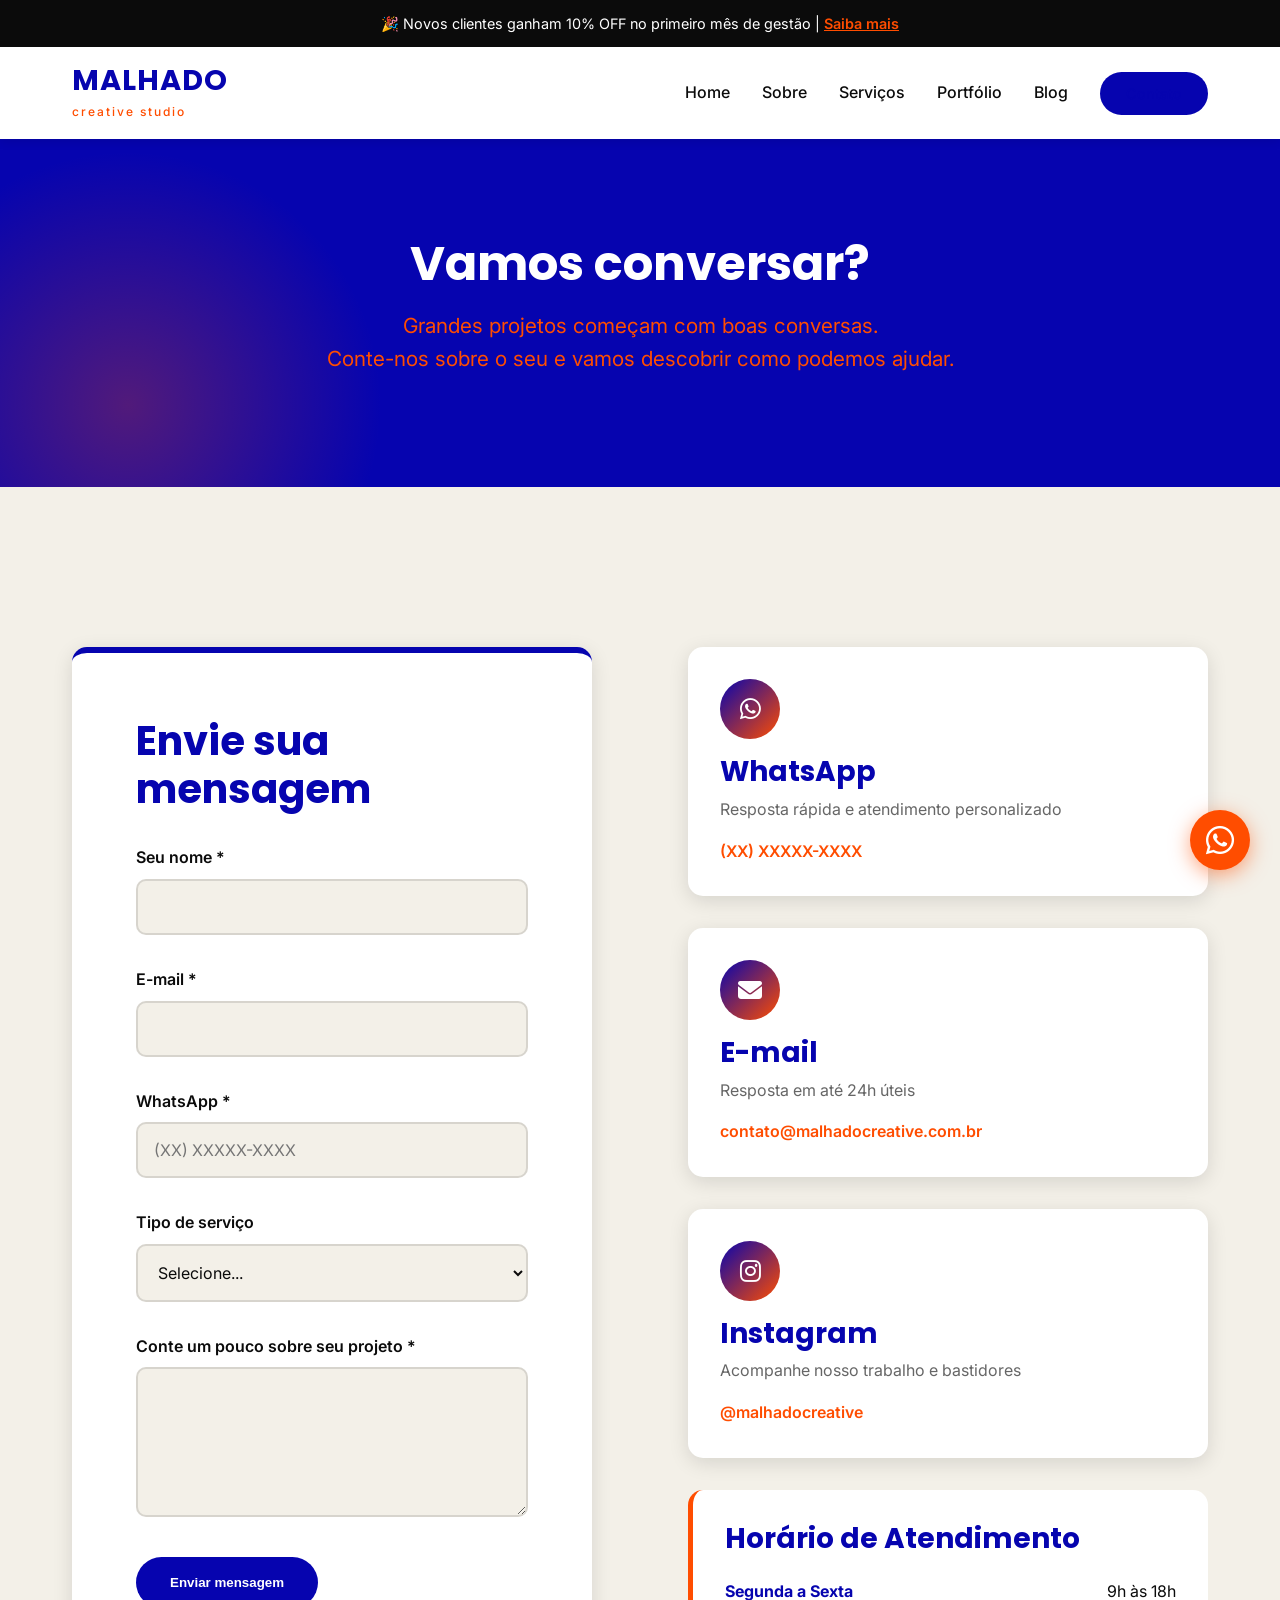
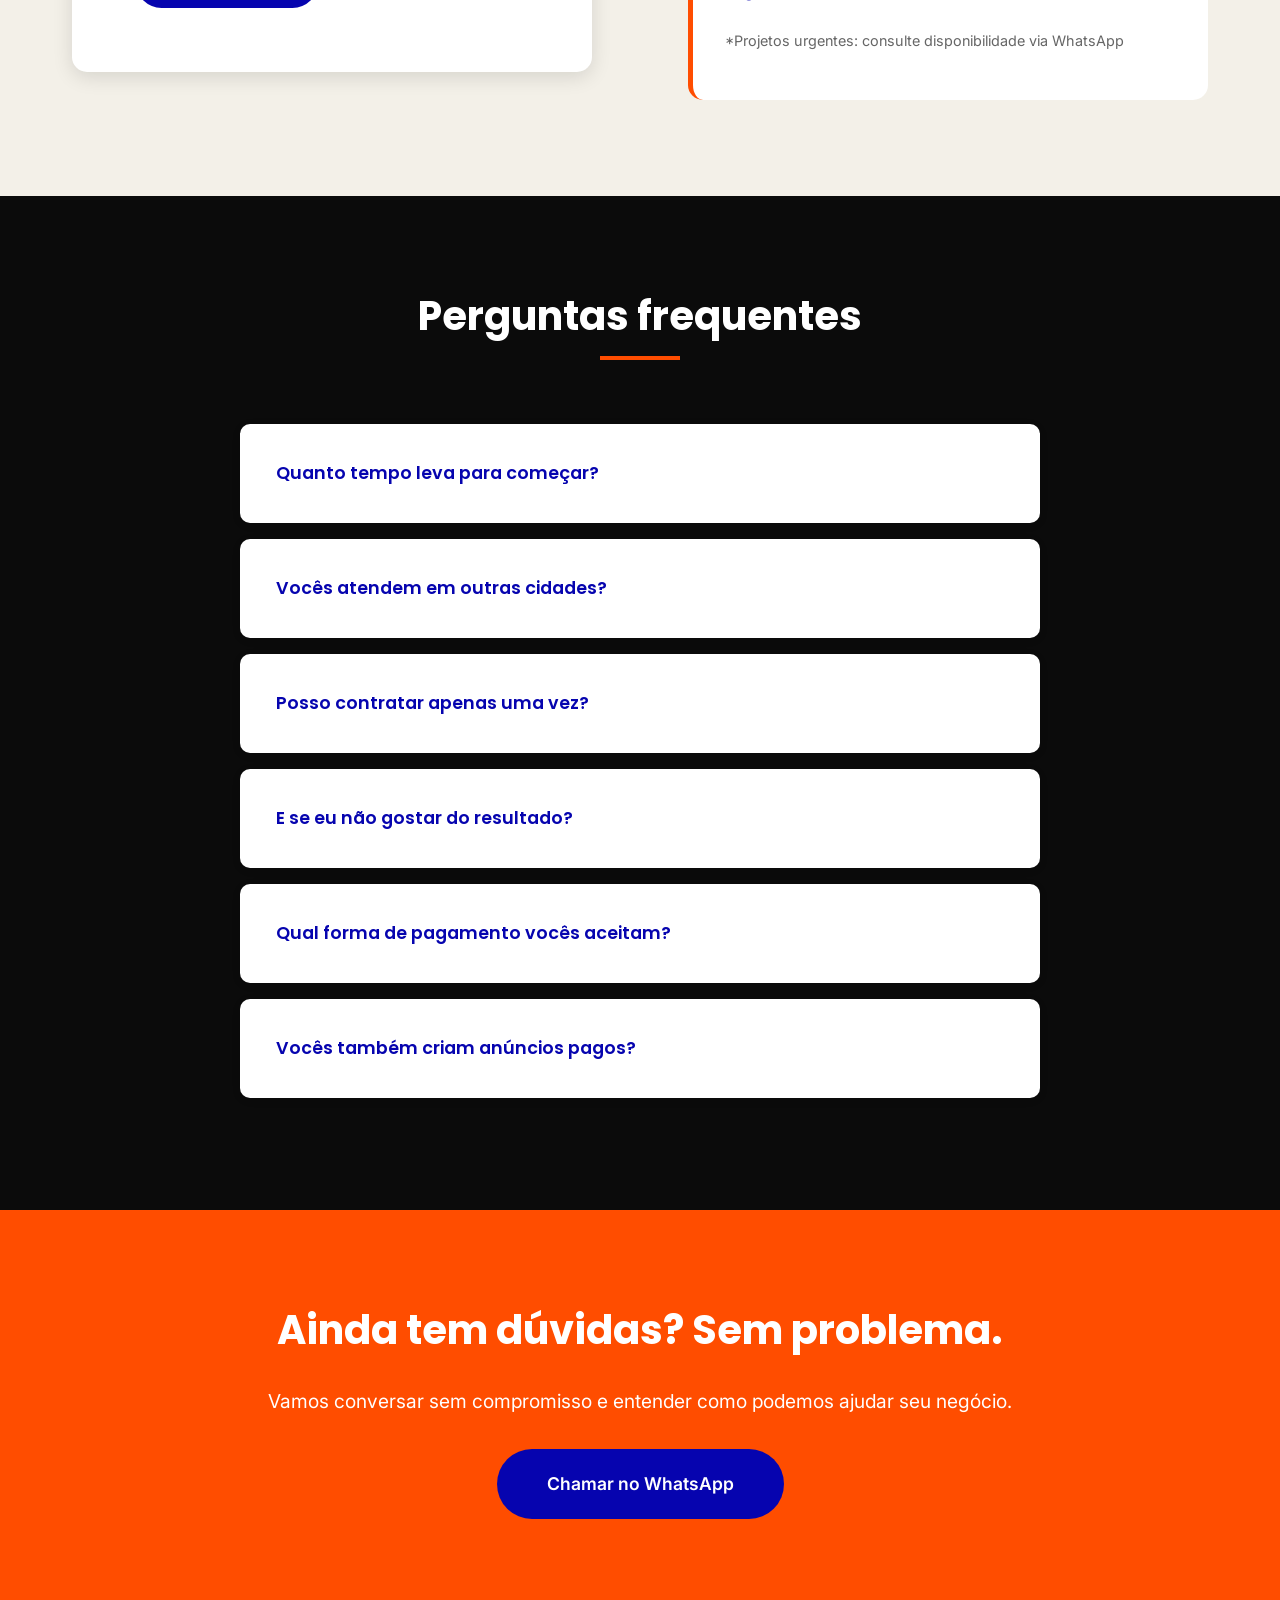
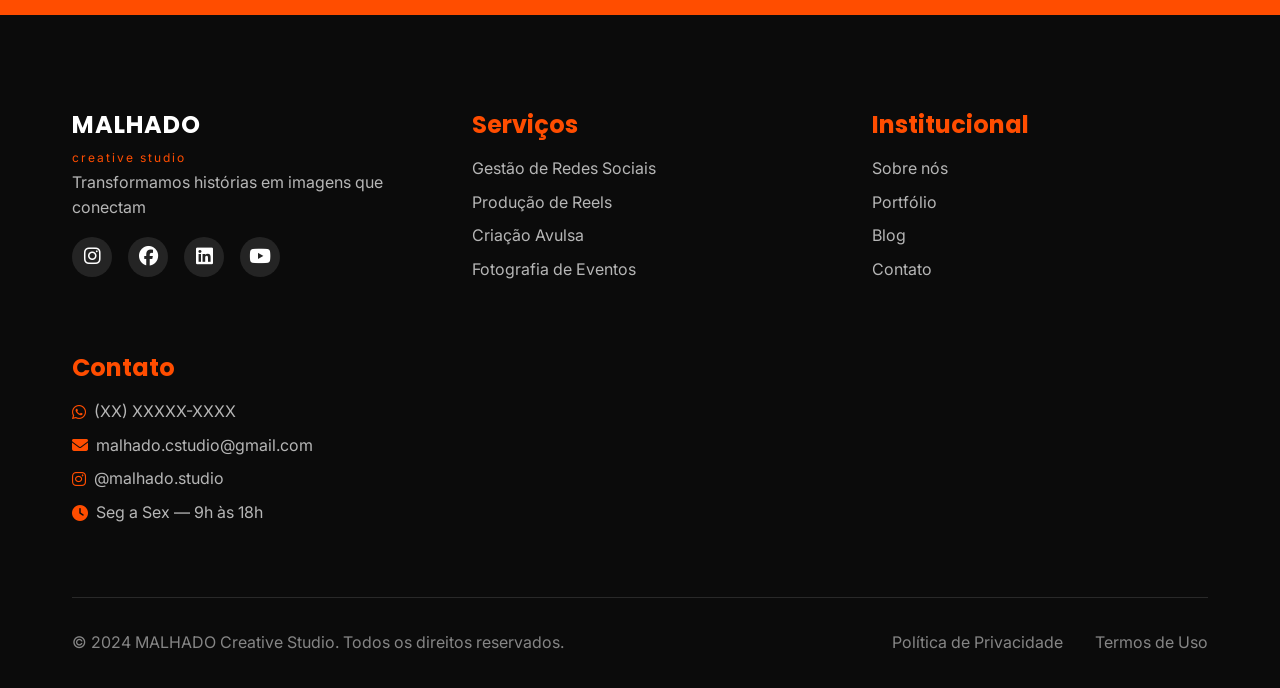
==== contato.html @ 30b8d672 "Add files via upload" ====
<!DOCTYPE html>
<html lang="pt-BR">
<head>

    <link rel="stylesheet" href="style.css">

    <meta charset="UTF-8">
    <meta name="viewport" content="width=device-width, initial-scale=1.0">
    <meta name="description" content="Entre em contato com a MALHADO Creative Studio. Vamos conversar sobre como podemos ajudar sua marca a crescer.">
    <title>Contato - MALHADO Creative Studio</title>

    <link rel="preconnect" href="https://fonts.googleapis.com">
    <link rel="preconnect" href="https://fonts.gstatic.com" crossorigin>
    <link href="https://fonts.googleapis.com/css2?family=Poppins:wght@400;600;700&family=Inter:wght@400;500;600&display=swap" rel="stylesheet">
    <link rel="stylesheet" href="https://cdnjs.cloudflare.com/ajax/libs/font-awesome/6.4.0/css/all.min.css">
    <link rel="stylesheet" href="css/style.css">
    <link rel="icon" type="image/png" href="images/favicon.png">
</head>
<body>

<div class="top-bar">
    <div class="container">
        <p>🎉 Novos clientes ganham 10% OFF no primeiro mês de gestão | <a href="contato.html">Saiba mais</a></p>
    </div>
</div>

<header class="header">
    <div class="container">
        <nav class="navbar">
            <div class="logo">
                <a href="index.html">
                    <h1>MALHADO</h1>
                    <span>creative studio</span>
                </a>
            </div>

            <ul class="nav-menu">
                <li><a href="index.html">Home</a></li>
                <li><a href="sobre.html">Sobre</a></li>
                <li><a href="servicos.html">Serviços</a></li>
                <li><a href="portfolio.html">Portfólio</a></li>
                <li><a href="blog.html">Blog</a></li>
                <li><a href="contato.html" class="btn-primary-small active">Contato</a></li>
            </ul>

            <div class="hamburger">
                <span></span><span></span><span></span>
            </div>
        </nav>
    </div>
</header>

<!-- ========== 1. PAGE HERO — KLEIN ========== -->
<section class="page-hero">
    <div class="container">
        <h1>Vamos conversar?</h1>
        <p>Grandes projetos começam com boas conversas.<br>Conte-nos sobre o seu e vamos descobrir como podemos ajudar.</p>
    </div>
</section>

<!-- ========== 2. FORMULÁRIO — CREME ========== -->
<section class="section-padding bg-creme">
    <div class="container">
        <div class="contact-section">
            <div class="contact-form-wrapper">
                <div class="contact-form">
                    <h2>Envie sua mensagem</h2>
                    <form id="contactForm">
                        <div class="form-group">
                            <label for="name">Seu nome *</label>
                            <input type="text" id="name" name="name" required>
                        </div>

                        <div class="form-group">
                            <label for="email">E-mail *</label>
                            <input type="email" id="email" name="email" required>
                        </div>

                        <div class="form-group">
                            <label for="phone">WhatsApp *</label>
                            <input type="tel" id="phone" name="phone" placeholder="(XX) XXXXX-XXXX" required>
                        </div>

                        <div class="form-group">
                            <label for="serviceType">Tipo de serviço</label>
                            <select id="serviceType" name="serviceType">
                                <option value="">Selecione...</option>
                                <option value="essencial">Gestão de Redes - Plano Essencial</option>
                                <option value="completo">Gestão de Redes - Plano Completo</option>
                                <option value="reels-5">Produção de Reels - 5 vídeos</option>
                                <option value="reels-10">Produção de Reels - 10 vídeos</option>
                                <option value="criacao-avulsa">Criação Avulsa</option>
                                <option value="fotografia">Fotografia de Eventos</option>
                                <option value="outros">Não tenho certeza ainda</option>
                            </select>
                        </div>

                        <div class="form-group">
                            <label for="message">Conte um pouco sobre seu projeto *</label>
                            <textarea id="message" name="message" required></textarea>
                        </div>

                        <button type="submit" class="btn-primary">Enviar mensagem</button>
                    </form>
                </div>
            </div>

            <div class="contact-info-section">
                <div class="contact-card">
                    <div class="contact-card-icon"><i class="fab fa-whatsapp"></i></div>
                    <h3>WhatsApp</h3>
                    <p>Resposta rápida e atendimento personalizado</p>
                    <a href="https://wa.me/5511999999999" target="_blank">(XX) XXXXX-XXXX</a>
                </div>

                <div class="contact-card">
                    <div class="contact-card-icon"><i class="fas fa-envelope"></i></div>
                    <h3>E-mail</h3>
                    <p>Resposta em até 24h úteis</p>
                    <a href="mailto:contato@malhadocreative.com.br">contato@malhadocreative.com.br</a>
                </div>

                <div class="contact-card">
                    <div class="contact-card-icon"><i class="fab fa-instagram"></i></div>
                    <h3>Instagram</h3>
                    <p>Acompanhe nosso trabalho e bastidores</p>
                    <a href="https://instagram.com/malhadocreative" target="_blank">@malhadocreative</a>
                </div>

                <div class="business-hours">
                    <h3>Horário de Atendimento</h3>
                    <div class="hours-list">
                        <p><strong>Segunda a Sexta</strong> <span>9h às 18h</span></p>
                    </div>
                    <p style="margin-top: 1rem; font-size: 0.9rem; color: #666;">
                        *Projetos urgentes: consulte disponibilidade via WhatsApp
                    </p>
                </div>
            </div>
        </div>
    </div>
</section>

<!-- ========== 3. FAQ — TINTA ========== -->
<section class="section-padding bg-tinta">
    <div class="container">
        <div class="section-header">
            <h2>Perguntas frequentes</h2>
            <div class="divider"></div>
        </div>

        <div class="faq-section">
            <div class="faq-item">
                <button class="faq-question">
                    Quanto tempo leva para começar?
                    <span class="faq-icon">+</span>
                </button>
                <div class="faq-answer">
                    <div class="faq-answer-content">
                        <p>Após a aprovação da proposta, iniciamos o planejamento em até 48 horas. O primeiro conteúdo pode ser entregue em 5-7 dias úteis, dependendo do serviço contratado.</p>
                    </div>
                </div>
            </div>

            <div class="faq-item">
                <button class="faq-question">
                    Vocês atendem em outras cidades?
                    <span class="faq-icon">+</span>
                </button>
                <div class="faq-answer">
                    <div class="faq-answer-content">
                        <p>Sim! Para gestão de redes sociais trabalhamos 100% online com clientes de todo o Brasil. Para produção de Reels e fotografia de eventos, atendemos presencialmente em [Sua Cidade] e região. Consulte-nos sobre outras localidades.</p>
                    </div>
                </div>
            </div>

            <div class="faq-item">
                <button class="faq-question">
                    Posso contratar apenas uma vez?
                    <span class="faq-icon">+</span>
                </button>
                <div class="faq-answer">
                    <div class="faq-answer-content">
                        <p>Sim! Oferecemos tanto serviços avulsos (como pacotes de Reels e cobertura de eventos) quanto planos mensais recorrentes (gestão de redes sociais). Você escolhe o que faz mais sentido para seu momento.</p>
                    </div>
                </div>
            </div>

            <div class="faq-item">
                <button class="faq-question">
                    E se eu não gostar do resultado?
                    <span class="faq-icon">+</span>
                </button>
                <div class="faq-answer">
                    <div class="faq-answer-content">
                        <p>Trabalhamos com rodadas de revisão incluídas em todos os projetos. Seu feedback é essencial e fazemos ajustes até você aprovar. Nossa prioridade é sua satisfação com o resultado final.</p>
                    </div>
                </div>
            </div>

            <div class="faq-item">
                <button class="faq-question">
                    Qual forma de pagamento vocês aceitam?
                    <span class="faq-icon">+</span>
                </button>
                <div class="faq-answer">
                    <div class="faq-answer-content">
                        <p>Aceitamos PIX, transferência bancária, cartão de crédito (parcelado em até 12x para alguns serviços) e boleto bancário. Para planos mensais, oferecemos desconto no pagamento anual à vista.</p>
                    </div>
                </div>
            </div>

            <div class="faq-item">
                <button class="faq-question">
                    Vocês também criam anúncios pagos?
                    <span class="faq-icon">+</span>
                </button>
                <div class="faq-answer">
                    <div class="faq-answer-content">
                        <p>Sim! Além da gestão orgânica, criamos e gerenciamos campanhas de anúncios no Instagram, Facebook e Google. Entre em contato para uma proposta personalizada de tráfego pago.</p>
                    </div>
                </div>
            </div>
        </div>
    </div>
</section>

<!-- ========== 4. CTA — CENOURA ========== -->
<section class="cta-section section-padding bg-cenoura">
    <div class="container">
        <div class="cta-content">
            <h2>Ainda tem dúvidas? Sem problema.</h2>
            <p>Vamos conversar sem compromisso e entender como podemos ajudar seu negócio.</p>
            <a href="https://wa.me/5511999999999" class="btn-primary-large" target="_blank">Chamar no WhatsApp</a>
        </div>
    </div>
</section>

<!-- ========== FOOTER ========== -->
<footer class="footer">
    <div class="container">
        <div class="footer-content">
            <div class="footer-column">
                <div class="footer-logo">
                    <h3>MALHADO</h3>
                    <span>creative studio</span>
                </div>
                <p>Transformamos histórias em imagens que conectam</p>
                <div class="social-links">
                    <a href="#" target="_blank"><i class="fab fa-instagram"></i></a>
                    <a href="#" target="_blank"><i class="fab fa-facebook"></i></a>
                    <a href="#" target="_blank"><i class="fab fa-linkedin"></i></a>
                    <a href="#" target="_blank"><i class="fab fa-youtube"></i></a>
                </div>
            </div>

            <div class="footer-column">
                <h4>Serviços</h4>
                <ul>
                    <li><a href="servicos.html#gestao">Gestão de Redes Sociais</a></li>
                    <li><a href="servicos.html#reels">Produção de Reels</a></li>
                    <li><a href="servicos.html#criacao">Criação Avulsa</a></li>
                    <li><a href="servicos.html#fotografia">Fotografia de Eventos</a></li>
                </ul>
            </div>

            <div class="footer-column">
                <h4>Institucional</h4>
                <ul>
                    <li><a href="sobre.html">Sobre nós</a></li>
                    <li><a href="portfolio.html">Portfólio</a></li>
                    <li><a href="blog.html">Blog</a></li>
                    <li><a href="contato.html">Contato</a></li>
                </ul>
            </div>

            <div class="footer-column">
                <h4>Contato</h4>
                <ul class="contact-info">
                    <li><i class="fab fa-whatsapp"></i> (XX) XXXXX-XXXX</li>
                    <li><i class="fas fa-envelope"></i> malhado.cstudio@gmail.com</li>
                    <li><i class="fab fa-instagram"></i> @malhado.studio</li>
                    <li><i class="fas fa-clock"></i> Seg a Sex — 9h às 18h</li>
                </ul>
            </div>
        </div>

        <div class="footer-bottom">
            <p>&copy; 2024 MALHADO Creative Studio. Todos os direitos reservados.</p>
            <div class="footer-links">
                <a href="#">Política de Privacidade</a>
                <a href="#">Termos de Uso</a>
            </div>
        </div>
    </div>
</footer>

<a href="https://wa.me/5511999999999" class="whatsapp-float" target="_blank">
    <i class="fab fa-whatsapp"></i>
</a>

<script src="js/script.js"></script>

<script src="script.js"></script>

</body>
</html>
---- style.css ----
/* ==========================================
   RESET E VARIÁVEIS
   ========================================== */

* {
    margin: 0;
    padding: 0;
    box-sizing: border-box;
}

:root {
    /* ===== PALETA MALHADO ===== */
    --klein: #0604AF;        /* CAMPO - Azul */
    --cenoura: #FF4D00;      /* SOCO - Laranja */
    --creme: #F3F0E8;        /* PAPEL - Bege */
    --tinta: #0B0B0B;        /* RARO - Preto */
    --white-color: #FFFFFF;
    --gray-color: #666666;

    /* Aliases (compatibilidade) */
    --primary-color: #0604AF;
    --secondary-color: #FF4D00;
    --dark-color: #0B0B0B;
    --light-color: #F3F0E8;
    --gold-color: #FF4D00;

    /* Tipografia */
    --font-primary: 'Poppins', sans-serif;
    --font-secondary: 'Inter', sans-serif;

    /* Espaçamentos */
    --spacing-xs: 0.5rem;
    --spacing-sm: 1rem;
    --spacing-md: 2rem;
    --spacing-lg: 4rem;
    --spacing-xl: 6rem;

    /* Transições */
    --transition: all 0.3s ease;
}

html {
    scroll-behavior: smooth;
}

body {
    font-family: var(--font-secondary);
    color: var(--tinta);
    background: var(--creme);
    line-height: 1.6;
    overflow-x: hidden;
}

.container {
    max-width: 1200px;
    margin: 0 auto;
    padding: 0 var(--spacing-md);
}

img {
    max-width: 100%;
    display: block;
}

a {
    text-decoration: none;
    color: inherit;
    transition: var(--transition);
}

ul {
    list-style: none;
}

/* ==========================================
   TIPOGRAFIA
   ========================================== */

h1, h2, h3, h4, h5, h6 {
    font-family: var(--font-primary);
    font-weight: 700;
    line-height: 1.2;
    margin-bottom: var(--spacing-sm);
}

h1 { font-size: 3rem; }
h2 { font-size: 2.5rem; }
h3 { font-size: 1.75rem; }
h4 { font-size: 1.5rem; }

p {
    margin-bottom: var(--spacing-sm);
}

/* ==========================================
   ⭐ SISTEMA DE FUNDOS ALTERNADOS ⭐
   ========================================== */

/* ---------- 1) FUNDO KLEIN (AZUL) ---------- */
.bg-klein {
    background: var(--klein);
    color: var(--white-color);
}

.bg-klein h1,
.bg-klein h2,
.bg-klein h3,
.bg-klein h4,
.bg-klein p,
.bg-klein li,
.bg-klein span,
.bg-klein strong,
.bg-klein a {
    color: var(--white-color);
}

.bg-klein .divider {
    background: var(--cenoura);
}

.bg-klein .service-link,
.bg-klein .portfolio-link,
.bg-klein .blog-link {
    color: var(--cenoura);
}

.bg-klein .service-link:hover,
.bg-klein .portfolio-link:hover,
.bg-klein .blog-link:hover {
    color: var(--white-color);
}

/* ---------- 2) FUNDO CREME ---------- */
.bg-creme {
    background: var(--creme);
    color: var(--tinta);
}

.bg-creme h1,
.bg-creme h2,
.bg-creme h3,
.bg-creme h4 {
    color: var(--klein);
}

.bg-creme p,
.bg-creme li {
    color: var(--tinta);
}

.bg-creme .divider {
    background: var(--cenoura);
}

.bg-creme strong {
    color: var(--klein);
}

.bg-creme .service-link,
.bg-creme .portfolio-link,
.bg-creme .blog-link {
    color: var(--klein);
}

.bg-creme .service-link:hover,
.bg-creme .portfolio-link:hover,
.bg-creme .blog-link:hover {
    color: var(--cenoura);
}

/* ---------- 3) FUNDO TINTA (PRETO) ---------- */
.bg-tinta {
    background: var(--tinta);
    color: var(--white-color);
}

.bg-tinta h1,
.bg-tinta h2,
.bg-tinta h3,
.bg-tinta h4,
.bg-tinta p,
.bg-tinta li,
.bg-tinta span {
    color: var(--white-color);
}

.bg-tinta .divider {
    background: var(--cenoura);
}

.bg-tinta strong {
    color: var(--cenoura);
}

.bg-tinta .service-link,
.bg-tinta .portfolio-link,
.bg-tinta .blog-link {
    color: var(--cenoura);
}

/* ---------- 4) FUNDO CENOURA (LARANJA) ---------- */
.bg-cenoura {
    background: var(--cenoura);
    color: var(--white-color);
}

.bg-cenoura h1,
.bg-cenoura h2,
.bg-cenoura h3,
.bg-cenoura h4,
.bg-cenoura p,
.bg-cenoura li,
.bg-cenoura span,
.bg-cenoura strong,
.bg-cenoura a {
    color: var(--white-color);
}

.bg-cenoura .divider {
    background: var(--white-color);
}

.bg-cenoura .service-link,
.bg-cenoura .portfolio-link,
.bg-cenoura .blog-link {
    color: var(--tinta);
}

.bg-cenoura .service-link:hover,
.bg-cenoura .portfolio-link:hover,
.bg-cenoura .blog-link:hover {
    color: var(--white-color);
}

/* ---------- COMPATIBILIDADE (classes antigas) ---------- */
.bg-light  { background: var(--creme); color: var(--tinta); }
.bg-dark   { background: var(--tinta); color: var(--white-color); }
.bg-gradient {
    background: linear-gradient(135deg, var(--klein) 0%, var(--cenoura) 100%);
    color: var(--white-color);
}

/* ==========================================
   ⭐ CARDS ADAPTATIVOS POR FUNDO ⭐
   ========================================== */

/* Cards em fundo KLEIN → card branco */
.bg-klein .service-card,
.bg-klein .culture-card,
.bg-klein .timeline-content,
.bg-klein .testimonial-content,
.bg-klein .type-category,
.bg-klein .plan-card,
.bg-klein .portfolio-item,
.bg-klein .blog-card,
.bg-klein .contact-card,
.bg-klein .faq-item {
    background: var(--white-color);
}

.bg-klein .service-card h3,
.bg-klein .culture-card h3,
.bg-klein .timeline-content h3,
.bg-klein .type-category h4,
.bg-klein .portfolio-content h3,
.bg-klein .blog-content h3,
.bg-klein .contact-card h3,
.bg-klein .faq-question {
    color: var(--klein);
}

.bg-klein .service-card p,
.bg-klein .culture-card p,
.bg-klein .timeline-content p,
.bg-klein .portfolio-content p,
.bg-klein .blog-content p,
.bg-klein .contact-card p,
.bg-klein .faq-answer-content p,
.bg-klein .service-description,
.bg-klein .testimonial-text {
    color: var(--gray-color);
}

/* Cards em fundo CREME → card branco */
.bg-creme .service-card,
.bg-creme .culture-card,
.bg-creme .timeline-content,
.bg-creme .testimonial-content,
.bg-creme .type-category,
.bg-creme .plan-card,
.bg-creme .portfolio-item,
.bg-creme .blog-card,
.bg-creme .contact-card,
.bg-creme .faq-item,
.bg-creme .contact-form {
    background: var(--white-color);
}

/* Cards em fundo TINTA → card branco */
.bg-tinta .service-card,
.bg-tinta .culture-card,
.bg-tinta .timeline-content,
.bg-tinta .testimonial-content,
.bg-tinta .type-category,
.bg-tinta .plan-card,
.bg-tinta .portfolio-item,
.bg-tinta .blog-card,
.bg-tinta .contact-card,
.bg-tinta .faq-item {
    background: var(--white-color);
}

.bg-tinta .service-card h3,
.bg-tinta .culture-card h3,
.bg-tinta .timeline-content h3,
.bg-tinta .type-category h4,
.bg-tinta .portfolio-content h3,
.bg-tinta .blog-content h3,
.bg-tinta .contact-card h3,
.bg-tinta .faq-question {
    color: var(--klein);
}

.bg-tinta .service-card p,
.bg-tinta .culture-card p,
.bg-tinta .timeline-content p,
.bg-tinta .portfolio-content p,
.bg-tinta .blog-content p,
.bg-tinta .contact-card p,
.bg-tinta .faq-answer-content p,
.bg-tinta .service-description,
.bg-tinta .testimonial-text,
.bg-tinta .portfolio-description,
.bg-tinta .blog-excerpt,
.bg-tinta .portfolio-meta {
    color: var(--gray-color);
}

.bg-tinta .plan-ideal,
.bg-tinta .plan-ideal strong {
    color: var(--tinta);
}

/* Cards em fundo CENOURA → card CREME */
.bg-cenoura .service-card,
.bg-cenoura .culture-card,
.bg-cenoura .timeline-content,
.bg-cenoura .testimonial-content,
.bg-cenoura .type-category,
.bg-cenoura .plan-card,
.bg-cenoura .portfolio-item,
.bg-cenoura .blog-card,
.bg-cenoura .contact-card,
.bg-cenoura .faq-item {
    background: var(--creme);
}

.bg-cenoura .service-card h3,
.bg-cenoura .culture-card h3,
.bg-cenoura .timeline-content h3,
.bg-cenoura .type-category h4,
.bg-cenoura .portfolio-content h3,
.bg-cenoura .blog-content h3,
.bg-cenoura .contact-card h3,
.bg-cenoura .faq-question {
    color: var(--klein);
}

.bg-cenoura .service-card p,
.bg-cenoura .culture-card p,
.bg-cenoura .timeline-content p,
.bg-cenoura .portfolio-content p,
.bg-cenoura .blog-content p,
.bg-cenoura .contact-card p,
.bg-cenoura .faq-answer-content p,
.bg-cenoura .service-description,
.bg-cenoura .testimonial-text {
    color: var(--gray-color);
}

.bg-cenoura .service-card > p {
    color: var(--klein);
}

/* ==========================================
   BOTÕES
   ========================================== */

.btn-primary,
.btn-secondary,
.btn-primary-small,
.btn-primary-large {
    display: inline-block;
    padding: 1rem 2rem;
    border-radius: 50px;
    font-weight: 600;
    text-align: center;
    cursor: pointer;
    transition: var(--transition);
    border: 2px solid transparent;
}

.btn-primary,
.btn-primary-large {
    background: var(--klein);
    color: var(--white-color);
}

.btn-primary:hover,
.btn-primary-large:hover {
    background: var(--cenoura);
    border-color: var(--cenoura);
    color: var(--white-color);
    transform: translateY(-3px);
    box-shadow: 0 10px 30px rgba(255, 77, 0, 0.35);
}

.btn-secondary {
    background: transparent;
    border-color: var(--cenoura);
    color: var(--cenoura);
}

.btn-secondary:hover {
    background: var(--cenoura);
    color: var(--white-color);
    transform: translateY(-3px);
    box-shadow: 0 10px 30px rgba(255, 77, 0, 0.35);
}

.btn-primary-small {
    padding: 0.5rem 1.5rem;
    background: var(--klein);
    color: var(--white-color);
    font-size: 0.9rem;
}

.btn-primary-small:hover {
    background: var(--cenoura);
    color: var(--white-color);
}

.btn-primary-large {
    padding: 1.2rem 3rem;
    font-size: 1.1rem;
}

/* Botões dentro de fundos coloridos */
.bg-klein .btn-primary,
.bg-klein .btn-primary-large {
    background: var(--cenoura);
    color: var(--white-color);
}
.bg-klein .btn-primary:hover,
.bg-klein .btn-primary-large:hover {
    background: var(--white-color);
    border-color: var(--white-color);
    color: var(--klein);
}
.bg-klein .btn-secondary {
    border-color: var(--white-color);
    color: var(--white-color);
}
.bg-klein .btn-secondary:hover {
    background: var(--white-color);
    color: var(--klein);
}

.bg-cenoura .btn-primary,
.bg-cenoura .btn-primary-large {
    background: var(--klein);
    color: var(--white-color);
}
.bg-cenoura .btn-primary:hover,
.bg-cenoura .btn-primary-large:hover {
    background: var(--white-color);
    border-color: var(--white-color);
    color: var(--cenoura);
}
.bg-cenoura .btn-secondary {
    border-color: var(--white-color);
    color: var(--white-color);
}
.bg-cenoura .btn-secondary:hover {
    background: var(--white-color);
    color: var(--cenoura);
}

.bg-tinta .btn-primary,
.bg-tinta .btn-primary-large {
    background: var(--cenoura);
    color: var(--white-color);
}
.bg-tinta .btn-primary:hover,
.bg-tinta .btn-primary-large:hover {
    background: var(--white-color);
    border-color: var(--white-color);
    color: var(--tinta);
}
.bg-tinta .btn-secondary {
    border-color: var(--cenoura);
    color: var(--cenoura);
}
.bg-tinta .btn-secondary:hover {
    background: var(--cenoura);
    color: var(--white-color);
}

/* ==========================================
   BARRA DE NOTIFICAÇÃO
   ========================================== */

.top-bar {
    background: var(--tinta);
    color: var(--white-color);
    padding: 0.75rem 0;
    text-align: center;
    font-size: 0.9rem;
}

.top-bar p {
    margin: 0;
}

.top-bar a {
    color: var(--cenoura);
    font-weight: 600;
    text-decoration: underline;
}

.top-bar a:hover {
    color: var(--white-color);
}

/* ==========================================
   HEADER E NAVEGAÇÃO
   ========================================== */

.header {
    background: var(--white-color);
    box-shadow: 0 2px 10px rgba(11,11,11,0.08);
    position: sticky;
    top: 0;
    z-index: 1000;
}

.navbar {
    display: flex;
    justify-content: space-between;
    align-items: center;
    padding: 1rem 0;
}

.logo h1 {
    font-size: 1.8rem;
    margin: 0;
    color: var(--klein);
    letter-spacing: 1px;
}

.logo span {
    font-size: 0.75rem;
    color: var(--cenoura);
    font-weight: 500;
    letter-spacing: 2px;
    text-transform: lowercase;
}

.nav-menu {
    display: flex;
    gap: 2rem;
    align-items: center;
}

.nav-menu a {
    color: var(--tinta);
    font-weight: 500;
    position: relative;
}

.nav-menu a:not(.btn-primary-small):hover,
.nav-menu a.active {
    color: var(--klein);
}

.nav-menu a:not(.btn-primary-small)::after {
    content: '';
    position: absolute;
    bottom: -5px;
    left: 0;
    width: 0;
    height: 2px;
    background: var(--cenoura);
    transition: var(--transition);
}

.nav-menu a:not(.btn-primary-small):hover::after,
.nav-menu a.active::after {
    width: 100%;
}

/* Hamburger Menu */
.hamburger {
    display: none;
    flex-direction: column;
    cursor: pointer;
    gap: 4px;
}

.hamburger span {
    width: 25px;
    height: 3px;
    background: var(--klein);
    transition: var(--transition);
}

/* ==========================================
   HERO SECTION (FUNDO KLEIN)
   ========================================== */

.hero {
    position: relative;
    min-height: 100vh;
    display: flex;
    align-items: center;
    justify-content: center;
    background: var(--klein);
    color: var(--white-color);
    text-align: center;
    overflow: hidden;
}

.hero::before {
    content: '';
    position: absolute;
    top: -20%;
    right: -10%;
    width: 60vw;
    height: 60vw;
    background: radial-gradient(circle, rgba(255,77,0,0.35) 0%, transparent 70%);
    border-radius: 50%;
}

.hero-overlay {
    position: absolute;
    top: 0;
    left: 0;
    right: 0;
    bottom: 0;
    background: radial-gradient(circle at 50% 50%, transparent 0%, rgba(6,4,175,0.6) 100%);
}

.hero-content {
    position: relative;
    z-index: 2;
    max-width: 900px;
}

.hero-title {
    font-size: 4rem;
    margin-bottom: var(--spacing-sm);
    letter-spacing: 2px;
    color: var(--white-color);
}

.hero-subtitle {
    font-size: 1.8rem;
    font-weight: 600;
    margin-bottom: var(--spacing-md);
    color: var(--cenoura);
}

.hero-description {
    font-size: 1.2rem;
    margin-bottom: var(--spacing-lg);
    color: var(--white-color);
    opacity: 0.92;
    line-height: 1.8;
}

.hero-buttons {
    display: flex;
    gap: var(--spacing-md);
    justify-content: center;
    flex-wrap: wrap;
}

.hero .btn-primary {
    background: var(--cenoura);
    color: var(--white-color);
}
.hero .btn-primary:hover {
    background: var(--white-color);
    border-color: var(--white-color);
    color: var(--klein);
}
.hero .btn-secondary {
    border-color: var(--white-color);
    color: var(--white-color);
}
.hero .btn-secondary:hover {
    background: var(--white-color);
    color: var(--klein);
}

.scroll-indicator {
    position: absolute;
    bottom: 30px;
    left: 50%;
    transform: translateX(-50%);
    z-index: 3;
}

.scroll-indicator span {
    display: block;
    width: 2px;
    height: 40px;
    background: var(--cenoura);
    animation: scroll 2s infinite;
}

@keyframes scroll {
    0%   { opacity: 0; transform: translateY(0); }
    50%  { opacity: 1; }
    100% { opacity: 0; transform: translateY(20px); }
}

/* ==========================================
   ANIMAÇÕES
   ========================================== */

.animate-fade-in { animation: fadeIn 1s ease-in; }
.animate-fade-in-delay-1 { animation: fadeIn 1s ease-in 0.3s both; }
.animate-fade-in-delay-2 { animation: fadeIn 1s ease-in 0.6s both; }
.animate-fade-in-delay-3 { animation: fadeIn 1s ease-in 0.9s both; }

@keyframes fadeIn {
    from { opacity: 0; transform: translateY(30px); }
    to   { opacity: 1; transform: translateY(0); }
}

.fade-in-scroll {
    opacity: 0;
    transform: translateY(30px);
    transition: opacity 0.6s ease, transform 0.6s ease;
}

.fade-in-scroll.visible {
    opacity: 1;
    transform: translateY(0);
}

/* ==========================================
   SEÇÕES GERAIS
   ========================================== */

.section-padding {
    padding: var(--spacing-xl) 0;
}

.section-header {
    text-align: center;
    margin-bottom: var(--spacing-lg);
}

.section-header h2 {
    font-size: 2.5rem;
    margin-bottom: var(--spacing-sm);
}

.divider {
    width: 80px;
    height: 4px;
    background: var(--cenoura);
    margin: 0 auto;
}

/* ==========================================
   SERVICES PREVIEW
   ========================================== */

.services-grid {
    display: grid;
    grid-template-columns: repeat(auto-fit, minmax(280px, 1fr));
    gap: var(--spacing-md);
    margin-top: var(--spacing-lg);
}

.service-card {
    background: var(--white-color);
    padding: var(--spacing-md);
    border-radius: 15px;
    text-align: center;
    transition: var(--transition);
    box-shadow: 0 5px 20px rgba(11,11,11,0.08);
}

.service-card:hover {
    transform: translateY(-10px);
    box-shadow: 0 15px 40px rgba(6,4,175,0.25);
}

.service-icon {
    width: 80px;
    height: 80px;
    margin: 0 auto var(--spacing-sm);
    background: linear-gradient(135deg, var(--klein), var(--cenoura));
    border-radius: 50%;
    display: flex;
    align-items: center;
    justify-content: center;
    font-size: 2rem;
    color: var(--white-color);
}

.service-icon i { color: var(--white-color); }

.service-card h3 {
    font-size: 1.5rem;
    margin-bottom: var(--spacing-xs);
    color: var(--klein);
}

.service-card > p {
    font-weight: 600;
    color: var(--cenoura);
    margin-bottom: var(--spacing-sm);
}

.service-description {
    color: var(--gray-color);
    margin-bottom: var(--spacing-sm);
}

.service-link {
    color: var(--klein);
    font-weight: 600;
    display: inline-flex;
    align-items: center;
    gap: 0.5rem;
}

.service-link:hover {
    color: var(--cenoura);
    gap: 1rem;
}

/* ==========================================
   WHY US
   ========================================== */

.why-grid {
    display: grid;
    grid-template-columns: repeat(auto-fit, minmax(300px, 1fr));
    gap: var(--spacing-lg);
    margin-top: var(--spacing-lg);
}

.why-item {
    text-align: center;
}

.why-icon {
    width: 100px;
    height: 100px;
    margin: 0 auto var(--spacing-md);
    background: var(--white-color);
    border-radius: 50%;
    display: flex;
    align-items: center;
    justify-content: center;
    font-size: 2.5rem;
    color: var(--klein);
    box-shadow: 0 10px 30px rgba(11,11,11,0.15);
}

.bg-tinta .why-icon,
.bg-klein .why-icon {
    background: var(--white-color);
    color: var(--klein);
}

.bg-cenoura .why-icon {
    background: var(--white-color);
    color: var(--cenoura);
}

.why-item h3 {
    font-size: 1.5rem;
    margin-bottom: var(--spacing-sm);
}

/* ==========================================
   TIMELINE
   ========================================== */

.timeline {
    max-width: 800px;
    margin: var(--spacing-lg) auto 0;
    position: relative;
}

.timeline::before {
    content: '';
    position: absolute;
    left: 50%;
    transform: translateX(-50%);
    width: 4px;
    height: 100%;
    background: var(--klein);
}

.bg-cenoura .timeline::before,
.bg-klein .timeline::before,
.bg-tinta .timeline::before {
    background: var(--white-color);
}

.timeline-item {
    display: flex;
    align-items: center;
    margin-bottom: var(--spacing-lg);
    position: relative;
}

.timeline-item:nth-child(odd) {
    flex-direction: row-reverse;
    text-align: right;
}

.timeline-number {
    width: 60px;
    height: 60px;
    background: var(--klein);
    color: var(--white-color);
    border-radius: 50%;
    display: flex;
    align-items: center;
    justify-content: center;
    font-size: 1.5rem;
    font-weight: 700;
    flex-shrink: 0;
    z-index: 2;
    margin: 0 var(--spacing-md);
}

.bg-cenoura .timeline-number {
    background: var(--white-color);
    color: var(--cenoura);
}

.bg-klein .timeline-number,
.bg-tinta .timeline-number {
    background: var(--cenoura);
    color: var(--white-color);
}

.timeline-content {
    flex: 1;
    background: var(--white-color);
    padding: var(--spacing-md);
    border-radius: 10px;
    box-shadow: 0 5px 20px rgba(11,11,11,0.12);
}

.timeline-content h3 {
    color: var(--klein);
    margin-bottom: var(--spacing-xs);
}

.timeline-content p {
    color: var(--gray-color);
    margin: 0;
}

/* ==========================================
   ESTATÍSTICAS
   ========================================== */

.stats-grid {
    display: grid;
    grid-template-columns: repeat(auto-fit, minmax(250px, 1fr));
    gap: var(--spacing-lg);
    text-align: center;
}

.stat-item {
    padding: var(--spacing-md);
}

.stat-number {
    font-size: 4rem;
    font-weight: 700;
    color: var(--cenoura);
    margin-bottom: var(--spacing-xs);
    font-family: var(--font-primary);
}

.stat-number::after { content: '+'; }

.bg-cenoura .stat-number { color: var(--white-color); }
.bg-creme .stat-number   { color: var(--klein); }

.stat-label {
    font-size: 1.3rem;
    font-weight: 600;
    margin-bottom: var(--spacing-xs);
}

.stat-item p { margin: 0; }

.bg-klein .stat-item p,
.bg-tinta .stat-item p,
.bg-cenoura .stat-item p {
    color: rgba(255,255,255,0.8);
}

.bg-creme .stat-item p { color: var(--gray-color); }

/* ==========================================
   DEPOIMENTOS
   ========================================== */

.testimonials-slider {
    max-width: 800px;
    margin: var(--spacing-lg) auto 0;
    position: relative;
    min-height: 320px;
}

.testimonial-card {
    position: absolute;
    width: 100%;
    opacity: 0;
    transition: opacity 0.5s ease;
    pointer-events: none;
}

.testimonial-card.active {
    opacity: 1;
    pointer-events: auto;
}

.testimonial-content {
    background: var(--white-color);
    padding: var(--spacing-lg);
    border-radius: 15px;
    box-shadow: 0 10px 40px rgba(11,11,11,0.12);
    text-align: center;
}

.quote-icon {
    font-size: 3rem;
    color: var(--cenoura);
    opacity: 0.5;
    margin-bottom: var(--spacing-sm);
}

.testimonial-text {
    font-size: 1.2rem;
    font-style: italic;
    color: var(--gray-color);
    margin-bottom: var(--spacing-md);
    line-height: 1.8;
}

.testimonial-author h4 {
    color: var(--klein);
    margin-bottom: 0.25rem;
}

.testimonial-author p {
    color: var(--cenoura);
    font-size: 0.9rem;
    margin: 0;
}

.slider-controls {
    display: flex;
    justify-content: center;
    gap: var(--spacing-sm);
    margin-top: var(--spacing-md);
}

.slider-btn {
    width: 50px;
    height: 50px;
    background: var(--klein);
    color: var(--white-color);
    border: none;
    border-radius: 50%;
    cursor: pointer;
    transition: var(--transition);
    display: flex;
    align-items: center;
    justify-content: center;
}

.slider-btn:hover {
    background: var(--cenoura);
    transform: scale(1.1);
}

.bg-klein .slider-btn,
.bg-tinta .slider-btn {
    background: var(--cenoura);
}
.bg-klein .slider-btn:hover,
.bg-tinta .slider-btn:hover {
    background: var(--white-color);
    color: var(--klein);
}

.bg-cenoura .slider-btn {
    background: var(--white-color);
    color: var(--cenoura);
}
.bg-cenoura .slider-btn:hover {
    background: var(--klein);
    color: var(--white-color);
}

/* ==========================================
   CTA SECTION
   ========================================== */

.cta-section { text-align: center; }

.cta-content h2 {
    font-size: 2.5rem;
    margin-bottom: var(--spacing-md);
}

.cta-content p {
    font-size: 1.2rem;
    margin-bottom: var(--spacing-md);
}

/* ==========================================
   FOOTER (TINTA)
   ========================================== */

.footer {
    background: var(--tinta);
    color: var(--white-color);
    padding: var(--spacing-xl) 0 var(--spacing-md);
}

.footer-content {
    display: grid;
    grid-template-columns: repeat(auto-fit, minmax(250px, 1fr));
    gap: var(--spacing-lg);
    margin-bottom: var(--spacing-lg);
}

.footer-logo h3 {
    font-size: 1.5rem;
    margin-bottom: 0.25rem;
    color: var(--white-color);
    letter-spacing: 1px;
}

.footer-logo span {
    font-size: 0.75rem;
    color: var(--cenoura);
    letter-spacing: 2px;
}

.footer-column > p { color: rgba(255,255,255,0.7); }

.footer-column h4 {
    color: var(--cenoura);
    margin-bottom: var(--spacing-sm);
}

.footer-column ul li { margin-bottom: 0.5rem; }

.footer-column ul li a { color: rgba(255,255,255,0.7); }

.footer-column ul li a:hover { color: var(--cenoura); }

.contact-info li {
    display: flex;
    align-items: center;
    gap: 0.5rem;
    color: rgba(255,255,255,0.7);
}

.contact-info i { color: var(--cenoura); }

.social-links {
    display: flex;
    gap: var(--spacing-sm);
    margin-top: var(--spacing-sm);
}

.social-links a {
    width: 40px;
    height: 40px;
    background: rgba(255,255,255,0.1);
    border-radius: 50%;
    display: flex;
    align-items: center;
    justify-content: center;
    font-size: 1.2rem;
    color: var(--white-color);
}

.social-links a:hover {
    background: var(--cenoura);
    transform: translateY(-3px);
}

.footer-bottom {
    border-top: 1px solid rgba(255,255,255,0.12);
    padding-top: var(--spacing-md);
    display: flex;
    justify-content: space-between;
    align-items: center;
    flex-wrap: wrap;
    gap: var(--spacing-sm);
}

.footer-bottom p {
    margin: 0;
    color: rgba(255,255,255,0.5);
}

.footer-links { display: flex; gap: var(--spacing-md); }

.footer-links a { color: rgba(255,255,255,0.5); }

.footer-links a:hover { color: var(--cenoura); }

/* ==========================================
   WHATSAPP FLUTUANTE
   ========================================== */

.whatsapp-float {
    position: fixed;
    bottom: 30px;
    right: 30px;
    width: 60px;
    height: 60px;
    background: var(--cenoura);
    color: var(--white-color);
    border-radius: 50%;
    display: flex;
    align-items: center;
    justify-content: center;
    font-size: 2rem;
    box-shadow: 0 5px 20px rgba(255,77,0,0.5);
    z-index: 999;
    transition: var(--transition);
    animation: pulse 2s infinite;
}

.whatsapp-float:hover {
    background: var(--klein);
    transform: scale(1.1);
    box-shadow: 0 8px 30px rgba(6,4,175,0.6);
}

@keyframes pulse {
    0%, 100% { box-shadow: 0 5px 20px rgba(255,77,0,0.5); }
    50%      { box-shadow: 0 5px 32px rgba(255,77,0,0.85); }
}

/* ==========================================
   POP-UP
   ========================================== */

.popup-overlay {
    position: fixed;
    inset: 0;
    background: rgba(11,11,11,0.85);
    display: flex;
    align-items: center;
    justify-content: center;
    z-index: 9999;
    opacity: 0;
    pointer-events: none;
    transition: var(--transition);
}

.popup-overlay.active { opacity: 1; pointer-events: auto; }

.popup-content {
    background: var(--creme);
    padding: var(--spacing-lg);
    border-radius: 15px;
    max-width: 500px;
    width: 90%;
    position: relative;
    transform: scale(0.8);
    transition: var(--transition);
    border-top: 6px solid var(--cenoura);
}

.popup-overlay.active .popup-content { transform: scale(1); }

.popup-close {
    position: absolute;
    top: 15px;
    right: 15px;
    width: 35px;
    height: 35px;
    background: none;
    border: none;
    font-size: 2rem;
    color: var(--tinta);
    cursor: pointer;
    transition: var(--transition);
    line-height: 1;
}

.popup-close:hover {
    color: var(--cenoura);
    transform: rotate(90deg);
}

.popup-header { text-align: center; margin-bottom: var(--spacing-md); }

.popup-header i {
    font-size: 3rem;
    color: var(--cenoura);
    margin-bottom: var(--spacing-sm);
}

.popup-header h3 { color: var(--klein); }

.popup-content p { text-align: center; color: var(--tinta); }

.popup-highlight {
    font-weight: 700;
    color: var(--cenoura);
    font-size: 1.1rem;
}

.popup-form {
    display: flex;
    flex-direction: column;
    gap: var(--spacing-sm);
    margin-top: var(--spacing-md);
}

.popup-form input {
    padding: 1rem;
    border: 2px solid rgba(11,11,11,0.15);
    border-radius: 50px;
    font-size: 1rem;
    transition: var(--transition);
    background: var(--white-color);
}

.popup-form input:focus {
    outline: none;
    border-color: var(--klein);
}

/* ==========================================
   PAGE HERO (Páginas internas — KLEIN)
   ========================================== */

.page-hero {
    background: var(--klein);
    color: var(--white-color);
    text-align: center;
    padding: var(--spacing-xl) 0;
    position: relative;
    overflow: hidden;
}

.page-hero::after {
    content: '';
    position: absolute;
    bottom: -50%;
    left: -10%;
    width: 40vw;
    height: 40vw;
    background: radial-gradient(circle, rgba(255,77,0,0.3) 0%, transparent 70%);
    border-radius: 50%;
}

.page-hero .container { position: relative; z-index: 2; }

.page-hero h1 {
    font-size: 3rem;
    margin-bottom: var(--spacing-sm);
    color: var(--white-color);
}

.page-hero p {
    font-size: 1.3rem;
    color: var(--cenoura);
}

/* ==========================================
   MANIFESTO
   ========================================== */

.manifesto-content {
    max-width: 800px;
    margin: var(--spacing-lg) auto 0;
    font-size: 1.1rem;
    line-height: 1.9;
}

.manifesto-intro {
    font-size: 1.5rem;
    font-weight: 600;
    color: var(--cenoura);
    text-align: center;
    margin-bottom: var(--spacing-md);
}

.manifesto-content .highlight {
    text-align: center;
    font-size: 1.3rem;
    margin: var(--spacing-md) 0;
}

.manifesto-list {
    margin: var(--spacing-md) 0;
    padding-left: var(--spacing-lg);
}

.manifesto-list p {
    font-size: 1.2rem;
    margin-bottom: var(--spacing-xs);
}

.manifesto-closing {
    text-align: center;
    font-size: 1.3rem;
    margin-top: var(--spacing-lg);
}

/* Manifesto em fundo CREME */
.bg-creme .manifesto-intro { color: var(--klein); }
.bg-creme .manifesto-content strong { color: var(--klein); }

/* Manifesto em fundo KLEIN */
.bg-klein .manifesto-intro { color: var(--cenoura); }
.bg-klein .manifesto-content strong { color: var(--cenoura); }

/* Manifesto em fundo TINTA */
.bg-tinta .manifesto-intro { color: var(--cenoura); }

/* ==========================================
   CULTURA
   ========================================== */

.culture-grid {
    display: grid;
    grid-template-columns: repeat(auto-fit, minmax(280px, 1fr));
    gap: var(--spacing-md);
    margin-top: var(--spacing-lg);
}

.culture-card {
    background: var(--white-color);
    padding: var(--spacing-md);
    border-radius: 15px;
    box-shadow: 0 5px 20px rgba(11,11,11,0.08);
    transition: var(--transition);
}

.culture-card:hover {
    transform: translateY(-5px);
    box-shadow: 0 10px 30px rgba(6,4,175,0.25);
}

.culture-number {
    width: 50px;
    height: 50px;
    background: var(--klein);
    color: var(--white-color);
    border-radius: 50%;
    display: flex;
    align-items: center;
    justify-content: center;
    font-size: 1.5rem;
    font-weight: 700;
    margin-bottom: var(--spacing-sm);
}

.bg-klein .culture-number,
.bg-tinta .culture-number { background: var(--cenoura); }

.bg-cenoura .culture-number { background: var(--klein); }

.culture-card h3 {
    color: var(--klein);
    margin-bottom: var(--spacing-xs);
}

.culture-card p {
    color: var(--gray-color);
    margin: 0;
}

/* ==========================================
   TOM DE VOZ
   ========================================== */

.tone-content { max-width: 900px; margin: var(--spacing-lg) auto 0; }

.tone-intro {
    font-size: 1.3rem;
    font-weight: 600;
    text-align: center;
    margin-bottom: var(--spacing-md);
}

.tone-content > p {
    font-size: 1.1rem;
    text-align: center;
    margin-bottom: var(--spacing-md);
}

.tone-comparison {
    display: grid;
    grid-template-columns: 1fr 1fr;
    gap: var(--spacing-lg);
    margin: var(--spacing-lg) 0;
}

.tone-col { text-align: center; }

.tone-icon {
    width: 80px;
    height: 80px;
    margin: 0 auto var(--spacing-md);
    border-radius: 50%;
    display: flex;
    align-items: center;
    justify-content: center;
    font-size: 2rem;
}

.tone-icon.negative {
    background: rgba(255,77,0,0.15);
    color: var(--cenoura);
}

.tone-icon.positive {
    background: rgba(6,4,175,0.12);
    color: var(--klein);
}

.tone-highlights {
    background: var(--white-color);
    padding: var(--spacing-md);
    border-radius: 15px;
    margin-top: var(--spacing-lg);
    border-left: 5px solid var(--cenoura);
}

.tone-highlights p {
    margin-bottom: var(--spacing-sm);
    font-size: 1.1rem;
    color: var(--tinta);
}

.tone-highlights strong { color: var(--klein); }

/* ==========================================
   SERVIÇOS DETALHADOS
   ========================================== */

.service-detail { scroll-margin-top: 100px; }

.service-header { text-align: center; margin-bottom: var(--spacing-lg); }

.service-icon-large {
    width: 120px;
    height: 120px;
    margin: 0 auto var(--spacing-md);
    background: linear-gradient(135deg, var(--klein), var(--cenoura));
    border-radius: 50%;
    display: flex;
    align-items: center;
    justify-content: center;
    font-size: 3rem;
    color: var(--white-color);
}

.bg-klein .service-icon-large,
.bg-cenoura .service-icon-large {
    background: var(--white-color);
}

.bg-klein .service-icon-large i { color: var(--klein); }
.bg-cenoura .service-icon-large i { color: var(--cenoura); }

.service-tagline {
    font-size: 1.3rem;
    color: var(--cenoura);
    font-weight: 600;
}

.bg-cenoura .service-tagline,
.bg-klein .service-tagline { color: var(--white-color); }

.service-intro { max-width: 800px; margin: 0 auto var(--spacing-lg); }

.service-intro h3 { margin-bottom: var(--spacing-sm); }

.service-intro p { font-size: 1.1rem; }

.service-includes h3 { text-align: center; margin-bottom: var(--spacing-md); }

.includes-grid {
    display: grid;
    grid-template-columns: repeat(auto-fit, minmax(250px, 1fr));
    gap: var(--spacing-sm);
    max-width: 900px;
    margin: 0 auto var(--spacing-lg);
}

.include-item {
    display: flex;
    align-items: center;
    gap: 0.5rem;
    padding: 0.5rem;
}

.include-item i { color: var(--cenoura); font-size: 1.1rem; }

.bg-cenoura .include-item i { color: var(--white-color); }

/* ==========================================
   PLANOS DE PREÇO
   ========================================== */

.pricing-plans {
    display: grid;
    grid-template-columns: repeat(auto-fit, minmax(320px, 1fr));
    gap: var(--spacing-lg);
    margin: var(--spacing-lg) 0;
}

.plan-card {
    background: var(--white-color);
    border: 2px solid rgba(11,11,11,0.08);
    border-radius: 15px;
    padding: var(--spacing-md);
    text-align: center;
    transition: var(--transition);
    position: relative;
}

.plan-card:hover {
    transform: translateY(-10px);
    box-shadow: 0 15px 40px rgba(6,4,175,0.25);
}

.plan-card.featured {
    border-color: var(--cenoura);
    box-shadow: 0 10px 30px rgba(255,77,0,0.25);
}

.plan-badge {
    display: inline-block;
    background: var(--klein);
    color: var(--white-color);
    padding: 0.5rem 1.5rem;
    border-radius: 50px;
    font-weight: 600;
    margin-bottom: var(--spacing-sm);
}

.plan-card.featured .plan-badge { background: var(--cenoura); }

.plan-label {
    position: absolute;
    top: -15px;
    right: 20px;
    background: var(--cenoura);
    color: var(--white-color);
    padding: 0.5rem 1rem;
    border-radius: 50px;
    font-size: 0.85rem;
    font-weight: 600;
}

.plan-price { margin: var(--spacing-md) 0; }

.plan-price .currency { font-size: 1.5rem; vertical-align: super; color: var(--klein); }

.plan-price .amount {
    font-size: 4rem;
    font-weight: 700;
    color: var(--klein);
}

.plan-card.featured .plan-price .amount,
.plan-card.featured .plan-price .currency { color: var(--cenoura); }

.plan-price .period { font-size: 1.2rem; color: var(--gray-color); }

.plan-features {
    text-align: left;
    margin: var(--spacing-md) 0;
    min-height: 250px;
}

.plan-features li {
    display: flex;
    align-items: flex-start;
    gap: 0.5rem;
    margin-bottom: var(--spacing-sm);
    padding: 0.5rem 0;
    color: var(--tinta);
}

.plan-features i { color: var(--cenoura); margin-top: 0.25rem; }

.plan-ideal {
    background: var(--creme);
    padding: var(--spacing-sm);
    border-radius: 10px;
    margin: var(--spacing-md) 0;
    font-size: 0.95rem;
    color: var(--tinta);
}

.plan-ideal strong { color: var(--klein); }

.custom-plan {
    background: var(--white-color);
    padding: var(--spacing-lg);
    border-radius: 15px;
    text-align: center;
    margin-top: var(--spacing-lg);
    border: 2px dashed var(--cenoura);
}

.custom-plan h3 { margin-bottom: var(--spacing-sm); color: var(--klein); }

.custom-plan p { margin-bottom: var(--spacing-md); color: var(--gray-color); }

/* ==========================================
   TIPOS DE CRIAÇÃO / EVENTOS
   ========================================== */

.creation-types,
.event-types { margin: var(--spacing-lg) 0; }

.types-grid {
    display: grid;
    grid-template-columns: repeat(auto-fit, minmax(280px, 1fr));
    gap: var(--spacing-md);
    margin-top: var(--spacing-md);
}

.type-category {
    background: var(--white-color);
    padding: var(--spacing-md);
    border-radius: 15px;
    box-shadow: 0 5px 20px rgba(11,11,11,0.08);
}

.type-category h4 {
    color: var(--klein);
    margin-bottom: var(--spacing-sm);
    display: flex;
    align-items: center;
    gap: 0.5rem;
}

.type-category h4 i { color: var(--cenoura); }

.type-category ul li {
    padding: 0.5rem 0;
    border-bottom: 1px solid rgba(11,11,11,0.08);
    color: var(--tinta);
}

.type-category ul li:last-child { border-bottom: none; }

/* ==========================================
   INFORMAÇÕES DE PREÇO
   ========================================== */

.pricing-info {
    background: var(--white-color);
    padding: var(--spacing-lg);
    border-radius: 15px;
    text-align: center;
    margin-top: var(--spacing-lg);
    border-top: 6px solid var(--cenoura);
}

.pricing-info h3 { margin-bottom: var(--spacing-md); color: var(--klein); }

.pricing-info p { color: var(--tinta); }

.pricing-factors {
    display: inline-block;
    text-align: left;
    margin: var(--spacing-md) 0;
}

.pricing-factors li {
    padding: 0.5rem 0;
    display: flex;
    align-items: center;
    gap: 0.5rem;
    color: var(--tinta);
}

.pricing-factors i { color: var(--cenoura); }

.starting-price {
    font-size: 1.3rem;
    margin: var(--spacing-md) 0;
}

.starting-price strong { color: var(--cenoura); }

/* ==========================================
   PORTFÓLIO
   ========================================== */

.portfolio-filters {
    display: flex;
    justify-content: center;
    gap: var(--spacing-sm);
    margin-bottom: var(--spacing-lg);
    flex-wrap: wrap;
}

.filter-btn {
    padding: 0.75rem 1.5rem;
    background: transparent;
    border: 2px solid var(--klein);
    border-radius: 50px;
    cursor: pointer;
    transition: var(--transition);
    font-weight: 600;
    color: var(--klein);
    font-family: var(--font-secondary);
}

.filter-btn:hover,
.filter-btn.active {
    background: var(--cenoura);
    border-color: var(--cenoura);
    color: var(--white-color);
}

.bg-klein .filter-btn,
.bg-tinta .filter-btn {
    border-color: var(--white-color);
    color: var(--white-color);
}

.bg-klein .filter-btn:hover,
.bg-klein .filter-btn.active,
.bg-tinta .filter-btn:hover,
.bg-tinta .filter-btn.active {
    background: var(--cenoura);
    border-color: var(--cenoura);
}

.portfolio-grid {
    display: grid;
    grid-template-columns: repeat(auto-fill, minmax(350px, 1fr));
    gap: var(--spacing-md);
}

.portfolio-item {
    background: var(--white-color);
    border-radius: 15px;
    overflow: hidden;
    box-shadow: 0 5px 20px rgba(11,11,11,0.12);
    transition: var(--transition);
}

.portfolio-item:hover {
    transform: translateY(-10px);
    box-shadow: 0 15px 40px rgba(6,4,175,0.3);
}

.portfolio-image {
    width: 100%;
    height: 300px;
    background: var(--creme);
    position: relative;
    overflow: hidden;
}

.portfolio-image img {
    width: 100%;
    height: 100%;
    object-fit: cover;
    transition: var(--transition);
}

.portfolio-item:hover .portfolio-image img { transform: scale(1.1); }

.portfolio-overlay {
    position: absolute;
    inset: 0;
    background: linear-gradient(to top, rgba(6,4,175,0.9), transparent);
    opacity: 0;
    transition: var(--transition);
    display: flex;
    align-items: flex-end;
    padding: var(--spacing-md);
}

.portfolio-item:hover .portfolio-overlay { opacity: 1; }

.portfolio-category {
    color: var(--cenoura);
    font-size: 0.85rem;
    font-weight: 700;
    text-transform: uppercase;
    letter-spacing: 1px;
}

.portfolio-content { padding: var(--spacing-md); }

.portfolio-content h3 { margin-bottom: var(--spacing-xs); color: var(--klein); }

.portfolio-meta {
    color: var(--cenoura);
    font-size: 0.9rem;
    margin-bottom: var(--spacing-sm);
    font-weight: 600;
}

.portfolio-description { color: var(--gray-color); margin-bottom: var(--spacing-sm); }

.portfolio-description strong { color: var(--tinta); }

.portfolio-link {
    color: var(--klein);
    font-weight: 600;
    display: inline-flex;
    align-items: center;
    gap: 0.5rem;
}

.portfolio-link:hover { color: var(--cenoura); gap: 1rem; }

/* ==========================================
   FORMULÁRIO DE CONTATO
   ========================================== */

.contact-section {
    display: grid;
    grid-template-columns: 1fr 1fr;
    gap: var(--spacing-xl);
    margin-top: var(--spacing-lg);
}

.contact-form {
    background: var(--white-color);
    padding: var(--spacing-lg);
    border-radius: 15px;
    box-shadow: 0 5px 20px rgba(11,11,11,0.12);
    border-top: 6px solid var(--klein);
}

.contact-form h2 { color: var(--klein); margin-bottom: var(--spacing-md); }

.form-group { margin-bottom: var(--spacing-md); }

.form-group label {
    display: block;
    margin-bottom: 0.5rem;
    font-weight: 600;
    color: var(--tinta);
}

.form-group input,
.form-group select,
.form-group textarea {
    width: 100%;
    padding: 1rem;
    border: 2px solid rgba(11,11,11,0.12);
    border-radius: 10px;
    font-size: 1rem;
    font-family: var(--font-secondary);
    transition: var(--transition);
    background: var(--creme);
    color: var(--tinta);
}

.form-group input:focus,
.form-group select:focus,
.form-group textarea:focus {
    outline: none;
    border-color: var(--klein);
    background: var(--white-color);
}

.form-group textarea { min-height: 150px; resize: vertical; }

.checkbox-group { display: flex; flex-direction: column; gap: 0.5rem; }

.checkbox-item { display: flex; align-items: center; gap: 0.5rem; }

.checkbox-item input[type="checkbox"] { width: auto; }

.contact-info-section {
    display: flex;
    flex-direction: column;
    gap: var(--spacing-md);
}

.contact-card {
    background: var(--white-color);
    padding: var(--spacing-md);
    border-radius: 15px;
    box-shadow: 0 5px 20px rgba(11,11,11,0.12);
    transition: var(--transition);
}

.contact-card:hover {
    transform: translateY(-5px);
    box-shadow: 0 10px 30px rgba(6,4,175,0.2);
}

.contact-card-icon {
    width: 60px;
    height: 60px;
    background: linear-gradient(135deg, var(--klein), var(--cenoura));
    border-radius: 50%;
    display: flex;
    align-items: center;
    justify-content: center;
    font-size: 1.5rem;
    color: var(--white-color);
    margin-bottom: var(--spacing-sm);
}

.contact-card h3 { margin-bottom: var(--spacing-xs); color: var(--klein); }

.contact-card p { color: var(--gray-color); margin-bottom: var(--spacing-sm); }

.contact-card a { color: var(--cenoura); font-weight: 600; }

.contact-card a:hover { color: var(--klein); }

.business-hours {
    background: var(--white-color);
    padding: var(--spacing-md);
    border-radius: 15px;
    border-left: 5px solid var(--cenoura);
}

.business-hours h3 { margin-bottom: var(--spacing-sm); color: var(--klein); }

.hours-list { color: var(--tinta); }

.hours-list p {
    display: flex;
    justify-content: space-between;
    padding: 0.5rem 0;
    border-bottom: 1px solid rgba(11,11,11,0.08);
    margin: 0;
}

.hours-list p:last-child { border-bottom: none; }

/* ==========================================
   FAQ
   ========================================== */

.faq-section { max-width: 800px; margin: var(--spacing-lg) auto 0; }

.faq-item {
    background: var(--white-color);
    margin-bottom: var(--spacing-sm);
    border-radius: 10px;
    overflow: hidden;
    box-shadow: 0 2px 10px rgba(11,11,11,0.08);
    border-left: 4px solid transparent;
    transition: var(--transition);
}

.faq-item.active { border-left-color: var(--cenoura); }

.faq-question {
    width: 100%;
    padding: var(--spacing-md);
    background: none;
    border: none;
    text-align: left;
    font-size: 1.1rem;
    font-weight: 600;
    cursor: pointer;
    display: flex;
    justify-content: space-between;
    align-items: center;
    transition: var(--transition);
    font-family: var(--font-primary);
    color: var(--klein);
}

.faq-question:hover { color: var(--cenoura); }

.faq-icon {
    font-size: 1.5rem;
    color: var(--cenoura);
    transition: var(--transition);
}

.faq-item.active .faq-icon { transform: rotate(45deg); }

.faq-answer {
    max-height: 0;
    overflow: hidden;
    transition: max-height 0.3s ease;
}

.faq-answer-content {
    padding: 0 var(--spacing-md) var(--spacing-md);
    color: var(--gray-color);
}

.faq-item.active .faq-answer { max-height: 500px; }

/* ==========================================
   BLOG
   ========================================== */

.blog-grid {
    display: grid;
    grid-template-columns: repeat(auto-fill, minmax(350px, 1fr));
    gap: var(--spacing-lg);
}

.blog-card {
    background: var(--white-color);
    border-radius: 15px;
    overflow: hidden;
    box-shadow: 0 5px 20px rgba(11,11,11,0.12);
    transition: var(--transition);
}

.blog-card:hover {
    transform: translateY(-10px);
    box-shadow: 0 15px 40px rgba(6,4,175,0.3);
}

.blog-image {
    width: 100%;
    height: 250px;
    background: var(--creme);
    overflow: hidden;
}

.blog-image img {
    width: 100%;
    height: 100%;
    object-fit: cover;
    transition: var(--transition);
}

.blog-card:hover .blog-image img { transform: scale(1.1); }

.blog-content { padding: var(--spacing-md); }

.blog-meta {
    display: flex;
    gap: var(--spacing-xs);
    margin-bottom: var(--spacing-sm);
    font-size: 0.85rem;
    color: var(--gray-color);
    flex-wrap: wrap;
}

.blog-category { color: var(--cenoura); font-weight: 700; }

.blog-content h3 { margin-bottom: var(--spacing-sm); color: var(--klein); }

.blog-excerpt { color: var(--gray-color); margin-bottom: var(--spacing-md); }

.blog-link {
    color: var(--klein);
    font-weight: 600;
    display: inline-flex;
    align-items: center;
    gap: 0.5rem;
}

.blog-link:hover { color: var(--cenoura); gap: 1rem; }

/* ==========================================
   RESPONSIVO
   ========================================== */

@media (max-width: 1024px) {
    .contact-section { grid-template-columns: 1fr; }
}

@media (max-width: 768px) {
    h1 { font-size: 2rem; }
    h2 { font-size: 1.8rem; }
    h3 { font-size: 1.3rem; }

    .hero-title { font-size: 2.5rem; }
    .hero-subtitle { font-size: 1.3rem; }
    .hero-description { font-size: 1rem; }
    .hero-buttons { flex-direction: column; }

    .hamburger { display: flex; }

    .nav-menu {
        position: fixed;
        left: -100%;
        top: 70px;
        flex-direction: column;
        background: var(--white-color);
        width: 100%;
        text-align: center;
        transition: 0.3s;
        box-shadow: 0 10px 27px rgba(11,11,11,0.1);
        padding: var(--spacing-md) 0;
    }

    .nav-menu.active { left: 0; }

    .timeline::before { left: 30px; }

    .timeline-item,
    .timeline-item:nth-child(odd) {
        flex-direction: row;
        text-align: left;
    }

    .timeline-number { margin: 0 var(--spacing-sm) 0 0; }

    .tone-comparison { grid-template-columns: 1fr; }

    .services-grid,
    .portfolio-grid,
    .blog-grid { grid-template-columns: 1fr; }

    .footer-content { grid-template-columns: 1fr; text-align: center; }

    .footer-bottom { flex-direction: column; text-align: center; }

    .social-links { justify-content: center; }
}

@media (max-width: 480px) {
    .container { padding: 0 var(--spacing-sm); }
    .section-padding { padding: var(--spacing-lg) 0; }
    .hero-title { font-size: 2rem; }
    .stat-number { font-size: 3rem; }
    .plan-price .amount { font-size: 3rem; }

    .whatsapp-float {
        width: 50px;
        height: 50px;
        font-size: 1.5rem;
        bottom: 20px;
        right: 20px;
    }
}

/* ==========================================
   UTILITY CLASSES
   ========================================== */

.text-center { text-align: center; }

.mt-1 { margin-top: var(--spacing-xs); }
.mt-2 { margin-top: var(--spacing-sm); }
.mt-3 { margin-top: var(--spacing-md); }
.mt-4 { margin-top: var(--spacing-lg); }

.mb-1 { margin-bottom: var(--spacing-xs); }
.mb-2 { margin-bottom: var(--spacing-sm); }
.mb-3 { margin-bottom: var(--spacing-md); }
.mb-4 { margin-bottom: var(--spacing-lg); }

.hidden { display: none; }

/* Torna os cards visíveis com texto escuro */
.culture-card {
    opacity: 1 !important;
    transform: none !important;
    visibility: visible !important;
}

/* Define a cor do título e do parágrafo dentro dos cards */
.culture-card h3 {
    color: #111111 !important;
    margin-top: 15px;
}

.culture-card p {
    color: #444444 !important;
}
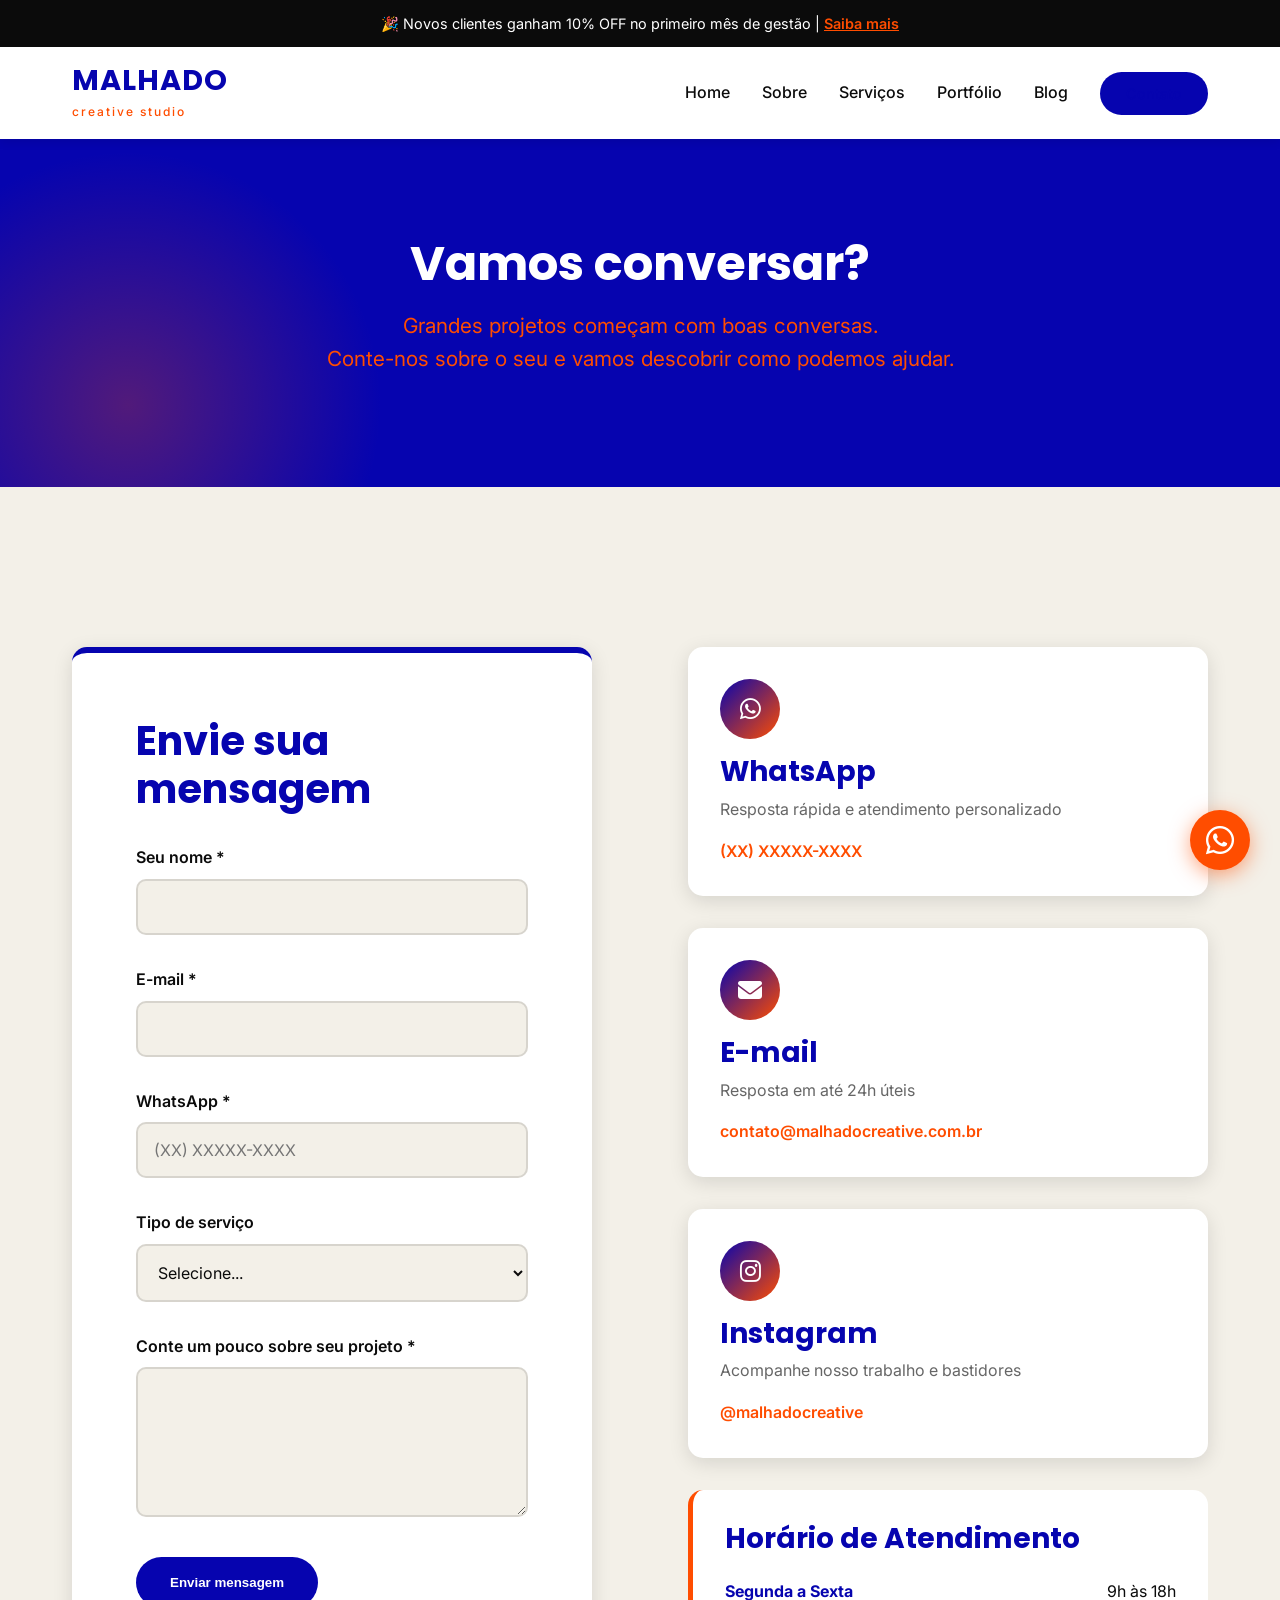
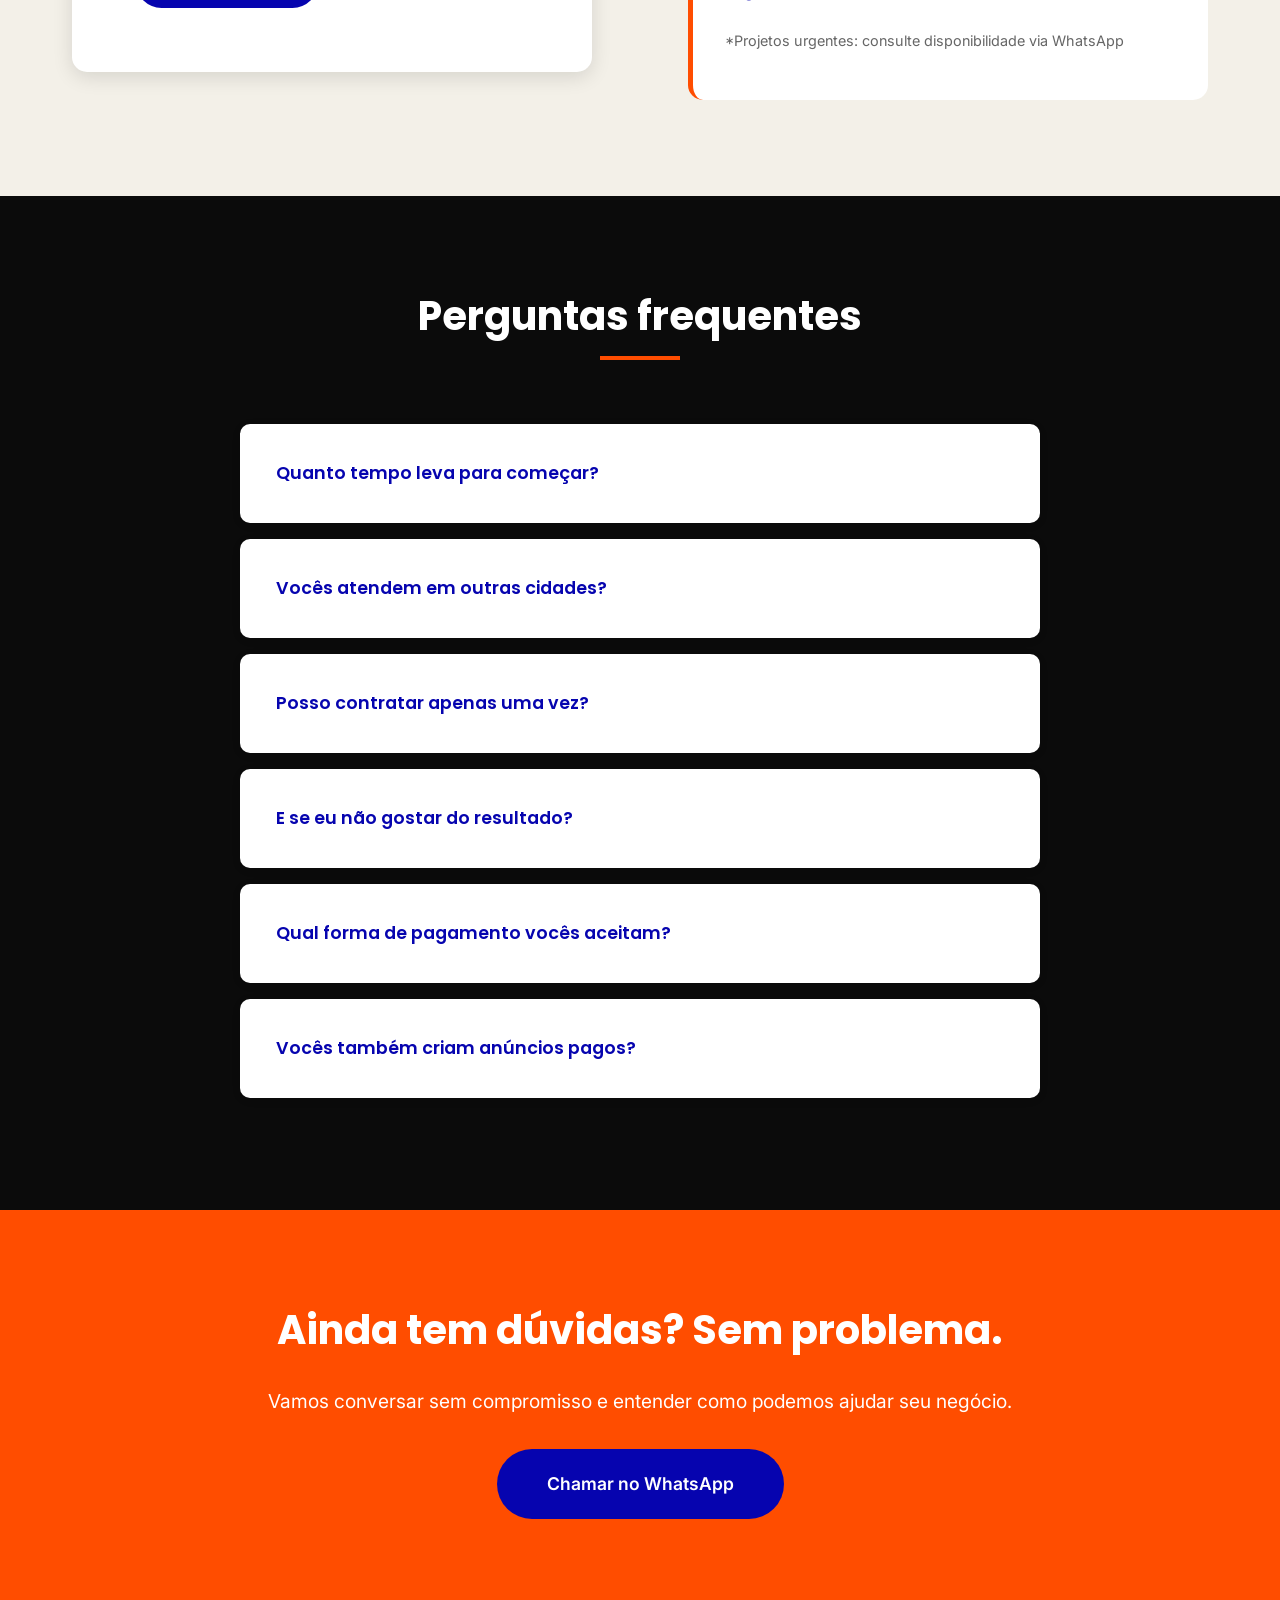
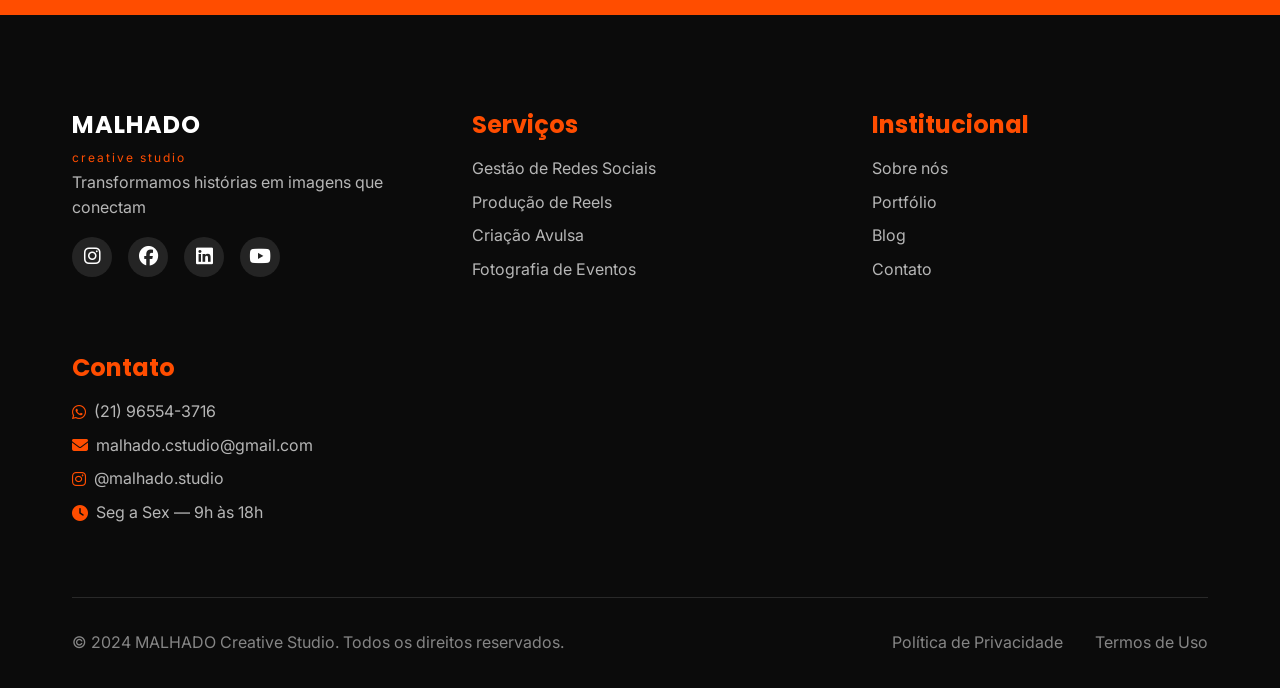
==== commit 8f53308c: "Fix HTML structure and update contact information Feito alteração de contato" ====
--- a/contato.html
+++ b/contato.html
@@ -277,7 +277,7 @@
             <div class="footer-column">
                 <h4>Contato</h4>
                 <ul class="contact-info">
-                    <li><i class="fab fa-whatsapp"></i> (XX) XXXXX-XXXX</li>
+                    <li><i class="fab fa-whatsapp"></i> (21) 96554-3716</li>
                     <li><i class="fas fa-envelope"></i> malhado.cstudio@gmail.com</li>
                     <li><i class="fab fa-instagram"></i> @malhado.studio</li>
                     <li><i class="fas fa-clock"></i> Seg a Sex — 9h às 18h</li>
@@ -295,7 +295,7 @@
     </div>
 </footer>
 
-<a href="https://wa.me/5511999999999" class="whatsapp-float" target="_blank">
+<a href="https://wa.me/5521965543716" class="whatsapp-float" target="_blank">
     <i class="fab fa-whatsapp"></i>
 </a>
 
@@ -304,4 +304,4 @@
 <script src="script.js"></script>
 
 </body>
-</html>+</html>
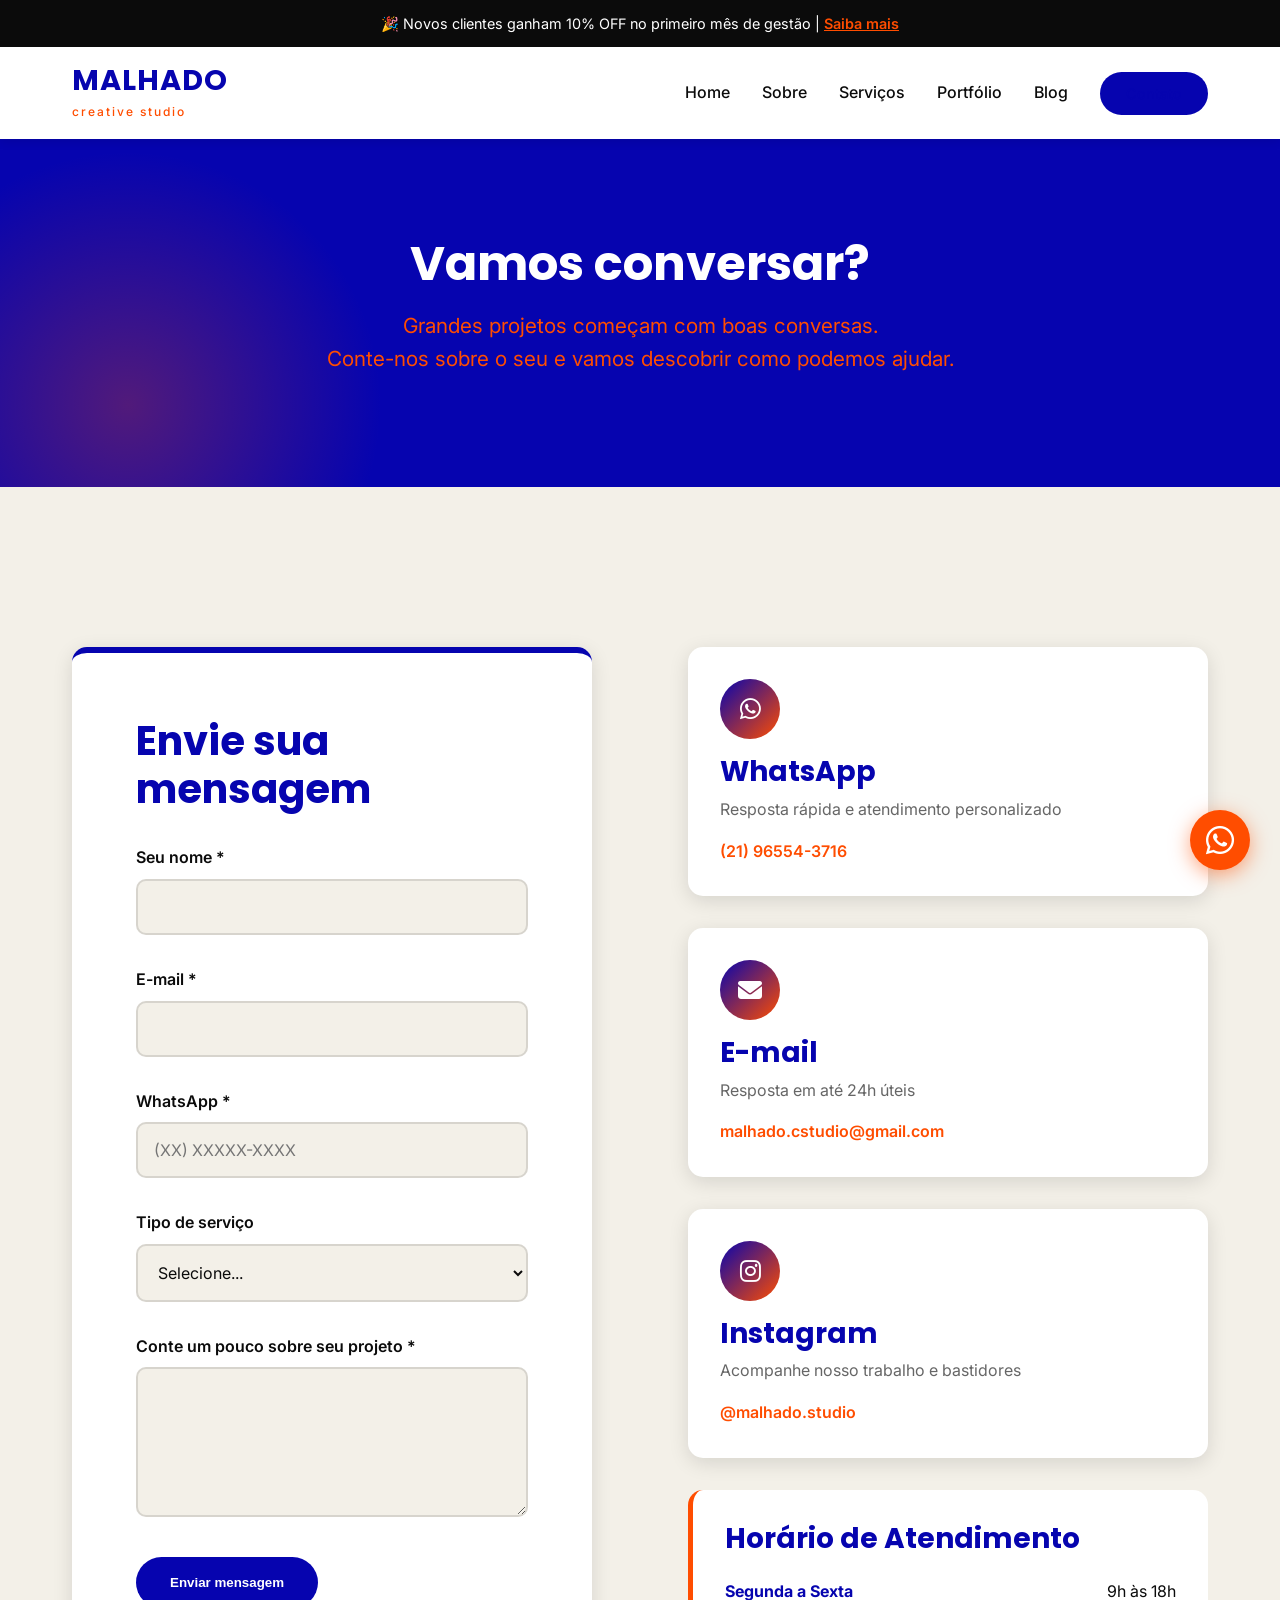
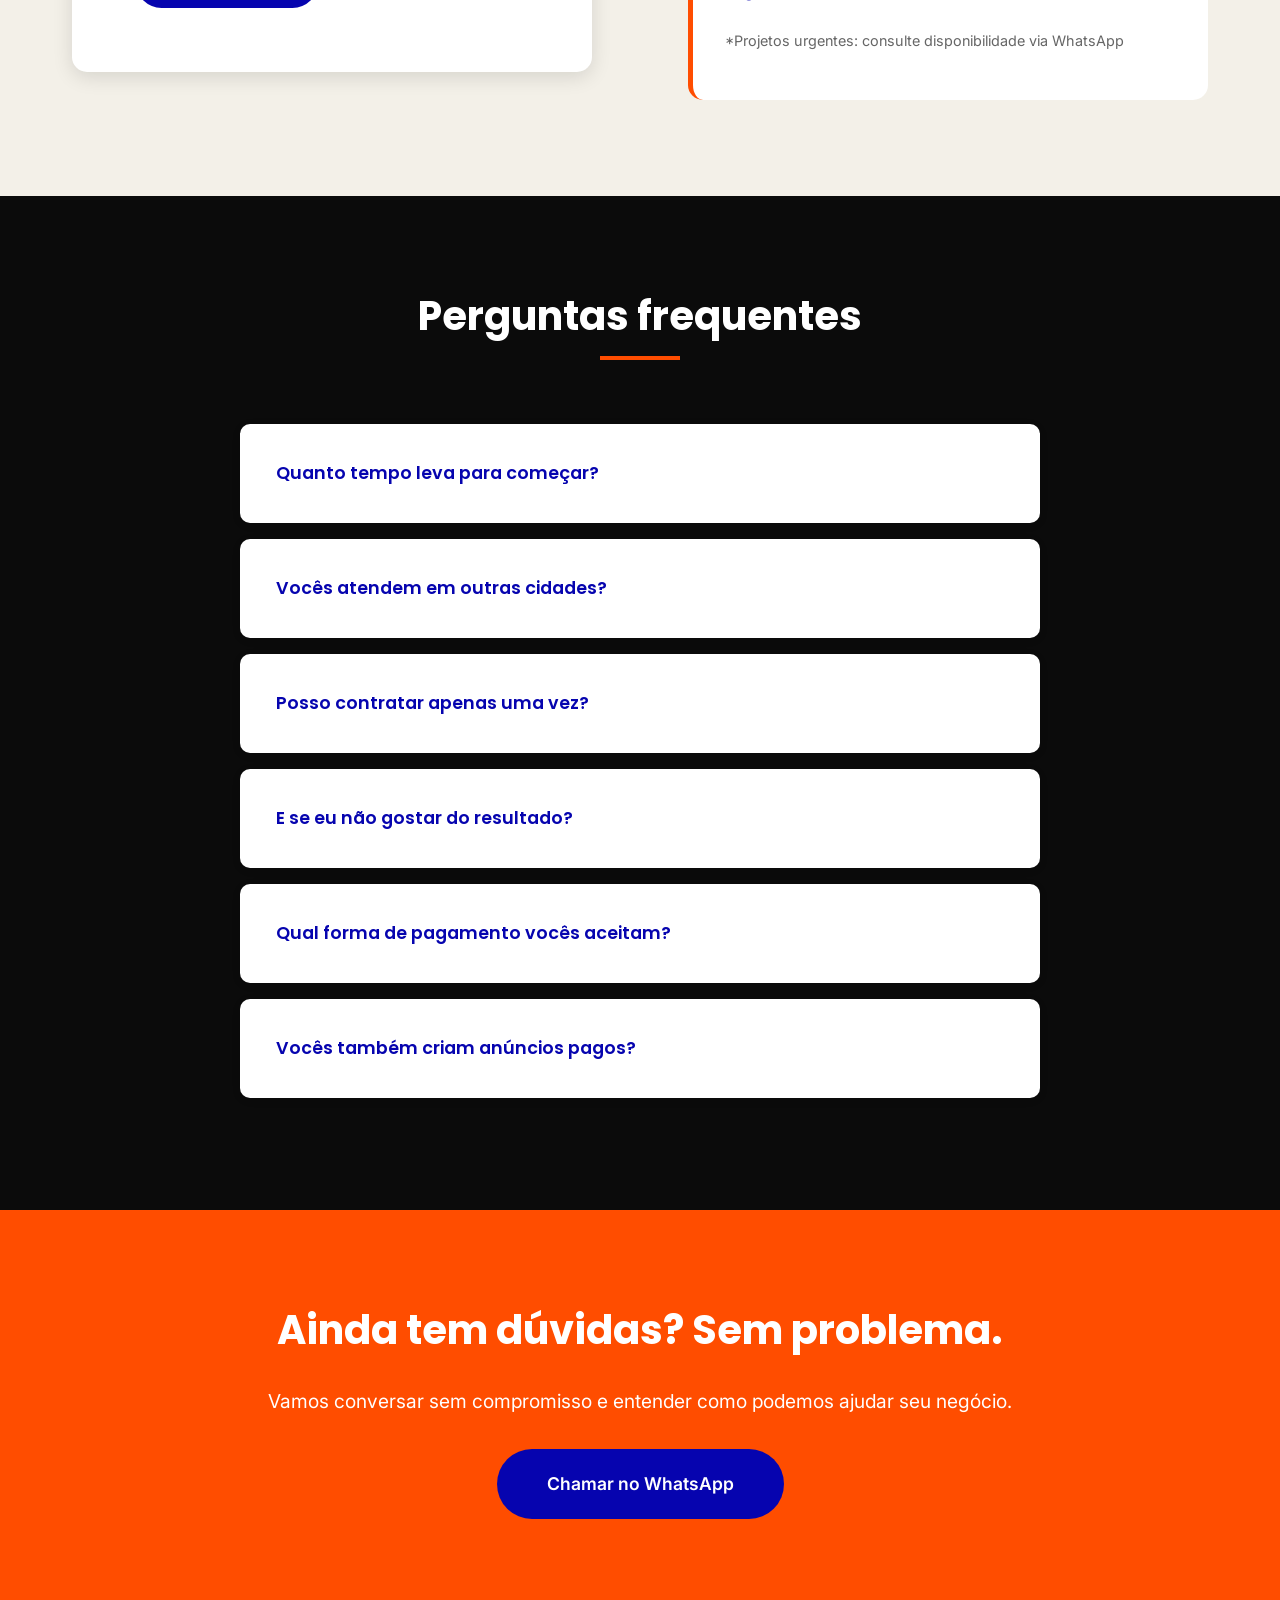
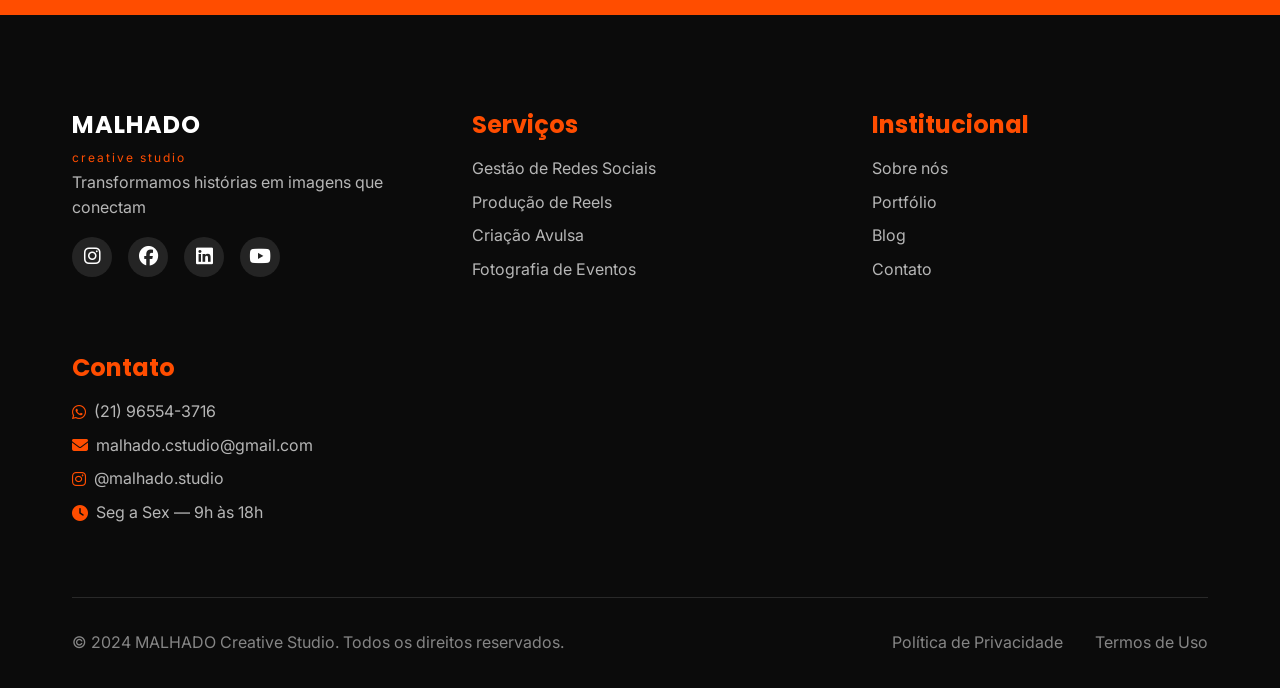
==== commit 62c5ce2c: "Update contato.html" ====
--- a/contato.html
+++ b/contato.html
@@ -110,21 +110,21 @@
                     <div class="contact-card-icon"><i class="fab fa-whatsapp"></i></div>
                     <h3>WhatsApp</h3>
                     <p>Resposta rápida e atendimento personalizado</p>
-                    <a href="https://wa.me/5511999999999" target="_blank">(XX) XXXXX-XXXX</a>
+                    <a href="https://wa.me/5521965543716" target="_blank">(21) 96554-3716</a>
                 </div>
 
                 <div class="contact-card">
                     <div class="contact-card-icon"><i class="fas fa-envelope"></i></div>
                     <h3>E-mail</h3>
                     <p>Resposta em até 24h úteis</p>
-                    <a href="mailto:contato@malhadocreative.com.br">contato@malhadocreative.com.br</a>
+                    <a href="mailto:contato@malhadocreative.com.br">malhado.cstudio@gmail.com</a>
                 </div>
 
                 <div class="contact-card">
                     <div class="contact-card-icon"><i class="fab fa-instagram"></i></div>
                     <h3>Instagram</h3>
                     <p>Acompanhe nosso trabalho e bastidores</p>
-                    <a href="https://instagram.com/malhadocreative" target="_blank">@malhadocreative</a>
+                    <a href="https://instagram.com/malhado.studio" target="_blank">@malhado.studio</a>
                 </div>
 
                 <div class="business-hours">
